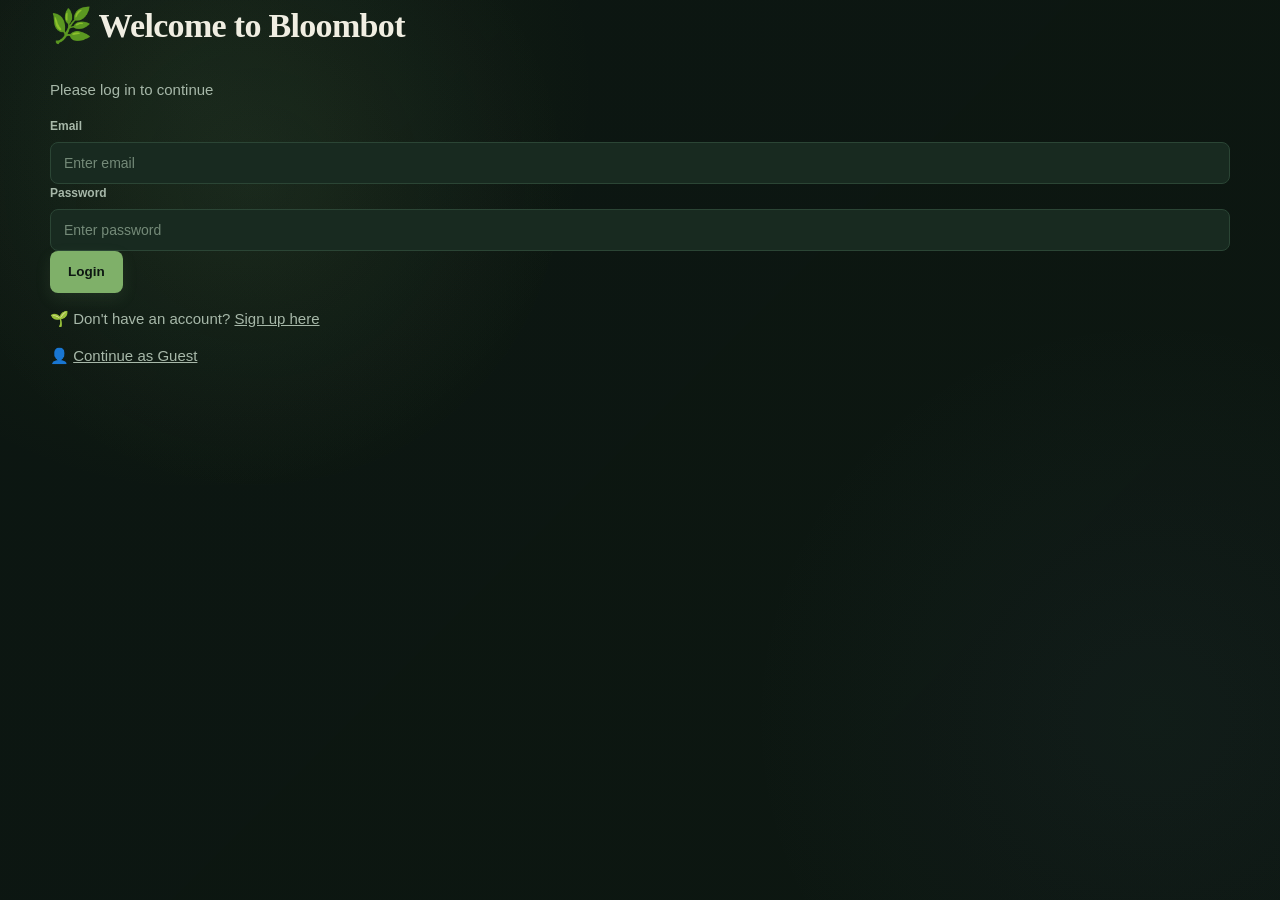
==== login.html @ 797097db "modified design" ====
<!DOCTYPE html>
<html lang="en">
<head>
  <meta charset="UTF-8">
  <title>Bloombot Login</title>
  <link rel="stylesheet" href="CSS/style.css?v=7"> <!-- ✅ using your existing CSS -->
</head>
<body>
  <div class="container">
    <div class="login-box">
      <h2>🌿 Welcome to Bloombot</h2>
      <p>Please log in to continue</p>

      <form action="login.php" method="POST">
        <label for="email">Email</label>
        <input type="email" name="email" placeholder="Enter email" required>

        <label for="password">Password</label>
        <input type="password" name="password" placeholder="Enter password" required>

        <button type="submit" class="btn">Login</button>
      </form>

      <div class="extra-links">
        <p>🌱 Don't have an account? <a href="signup.html">Sign up here</a></p>
        <p>👤 <a href="guest_view.php">Continue as Guest</a></p>
      </div>
    </div>
  </div>
</body>
</html>
---- CSS/style.css ----
/* ============================================================
   BLOOMBOT — CLIMATE INTELLIGENCE DESIGN SYSTEM
   Global stylesheet
   ============================================================ */

/* ============================================================
   01. DESIGN TOKENS
   ============================================================ */

:root {
    --bg: #0d1712;
    --bg-2: #101d16;
    --bg-3: #14251b;

    --surface: #182a20;
    --surface-2: #1e3326;
    --surface-3: #243c2d;

    --border: #2b4535;
    --border-soft: #223a2c;

    --text: #f0eee2;
    --text-muted: #a7b8a9;
    --text-faint: #748a78;

    --leaf: #7fb069;
    --leaf-light: #a9cf95;
    --leaf-dark: #4f7a3f;

    --gold: #dba43f;
    --gold-soft: rgba(219, 164, 63, 0.14);

    --sky: #6ea3b8;
    --sky-soft: rgba(110, 163, 184, 0.14);

    --clay: #c4715a;
    --clay-soft: rgba(196, 113, 90, 0.14);

    --danger: #e56b6f;
    --success: #7fb069;
    --warning: #dba43f;

    --radius-xs: 6px;
    --radius-sm: 8px;
    --radius-md: 10px;
    --radius-lg: 16px;
    --radius-xl: 22px;

    --shadow-sm: 0 4px 16px rgba(0, 0, 0, 0.20);
    --shadow: 0 12px 32px rgba(0, 0, 0, 0.28);
    --shadow-lg: 0 22px 60px rgba(0, 0, 0, 0.36);

    --font-body: "Inter", Arial, Helvetica, sans-serif;
    --font-display: "Fraunces", Georgia, serif;

    --sidebar-width: 250px;
}


/* ============================================================
   02. RESET
   ============================================================ */

* {
    box-sizing: border-box;
}

html {
    margin: 0;
    padding: 0;
    scroll-behavior: smooth;
}

body {
    margin: 0;
    padding: 0;

    min-height: 100vh;

    background:
        radial-gradient(
            circle at 15% 10%,
            rgba(127, 176, 105, 0.08),
            transparent 30%
        ),
        radial-gradient(
            circle at 90% 80%,
            rgba(110, 163, 184, 0.05),
            transparent 30%
        ),
        var(--bg);

    color: var(--text);

    font-family: var(--font-body);
    font-size: 15px;
    line-height: 1.5;

    -webkit-font-smoothing: antialiased;
    text-rendering: optimizeLegibility;

    overflow-x: hidden;
}

body::before {
    content: "";
    position: fixed;
    inset: 0;

    background:
        linear-gradient(
            135deg,
            rgba(8, 18, 12, 0.80),
            rgba(13, 23, 18, 0.92)
        ),
        url("../images/farm-background.jpg");

    background-size: cover;
    background-position: center;
    background-attachment: fixed;

    opacity: 0.13;

    pointer-events: none;
    z-index: -2;
}

body::after {
    content: "";
    position: fixed;
    inset: 0;

    background:
        radial-gradient(
            circle at 20% 20%,
            rgba(127, 176, 105, 0.08),
            transparent 25%
        );

    pointer-events: none;
    z-index: -1;
}

img {
    max-width: 100%;
    height: auto;
    display: block;
}

a {
    color: inherit;
}

button,
input,
select,
textarea {
    font-family: inherit;
}

button {
    cursor: pointer;
}

::selection {
    background: var(--leaf);
    color: #09120c;
}

:focus-visible {
    outline: 2px solid var(--leaf);
    outline-offset: 3px;
}


/* ============================================================
   03. TYPOGRAPHY
   ============================================================ */

h1,
h2,
h3,
h4,
h5,
h6 {
    margin-top: 0;
    color: var(--text);
}

h1,
h2 {
    font-family: var(--font-display);
    letter-spacing: -0.02em;
}

h1 {
    font-size: clamp(28px, 4vw, 42px);
    line-height: 1.08;
}

h2 {
    font-size: clamp(24px, 3vw, 34px);
}

h3 {
    font-size: 17px;
}

p {
    color: var(--text-muted);
}

small {
    color: var(--text-muted);
}


/* ============================================================
   04. GLOBAL CONTAINER
   ============================================================ */

.container {
    width: min(1180px, calc(100% - 48px));
    margin: 0 auto;

    padding: 0;

    background: transparent;
    box-shadow: none;
    border-radius: 0;
}

.dashboard-container {
    width: min(1180px, calc(100% - 48px));
    margin: 0 auto;
    padding: 0;
}


/* ============================================================
   05. MODERN TOP NAV
   ============================================================ */

.topnav {
    position: sticky;
    top: 0;
    z-index: 100;

    min-height: 64px;

    display: flex;
    align-items: center;

    padding: 0 28px;

    background: rgba(13, 23, 18, 0.88);
    border-bottom: 1px solid var(--border-soft);

    backdrop-filter: blur(14px);
    -webkit-backdrop-filter: blur(14px);

    box-shadow: 0 4px 24px rgba(0, 0, 0, 0.16);

    overflow: hidden;
}

.topnav::before {
    content: "";
    width: 7px;
    height: 7px;

    margin-right: 10px;

    border-radius: 50%;

    background: var(--leaf);

    box-shadow:
        0 0 0 5px rgba(127, 176, 105, 0.10),
        0 0 14px rgba(127, 176, 105, 0.35);
}

.topnav a {
    float: none;

    display: inline-flex;
    align-items: center;

    min-height: 64px;

    padding: 0 14px;

    color: var(--text-muted);
    text-decoration: none;

    font-size: 13.5px;
    font-weight: 600;

    transition:
        color 0.2s ease,
        background 0.2s ease;
}

.topnav a:hover {
    color: var(--text);
    background: rgba(127, 176, 105, 0.06);
}

.topnav-right {
    float: none;
    margin-left: auto;

    display: flex;
    align-items: center;
}


/* ============================================================
   06. HEADER / PAGE HERO
   ============================================================ */

.header {
    position: relative;

    padding: 38px 34px;

    background:
        linear-gradient(
            135deg,
            rgba(26, 45, 34, 0.96),
            rgba(13, 23, 18, 0.88)
        );

    border-bottom: 1px solid var(--border);

    color: var(--text);

    text-align: left;

    overflow: hidden;
}

.header::after {
    content: "";

    position: absolute;

    width: 280px;
    height: 280px;

    right: -100px;
    top: -150px;

    border-radius: 50%;

    background: rgba(127, 176, 105, 0.10);

    filter: blur(5px);
}

.header h1 {
    position: relative;
    z-index: 1;

    margin: 0 0 7px;

    font-family: var(--font-display);
    font-size: clamp(27px, 4vw, 40px);
    font-weight: 600;
}

.header p {
    position: relative;
    z-index: 1;

    margin: 0;

    color: var(--text-muted);
}


/* ============================================================
   07. MAIN APPLICATION LAYOUT
   ============================================================ */

.main {
    display: flex;

    min-height: calc(100vh - 64px);

    padding: 0;

    background: transparent;
}


/* ============================================================
   08. SIDEBAR
   ============================================================ */

.sidebar {
    position: sticky;
    top: 64px;

    width: var(--sidebar-width);
    min-width: var(--sidebar-width);

    height: calc(100vh - 64px);

    padding: 24px 15px;

    display: flex;
    flex-direction: column;
    gap: 8px;

    background:
        linear-gradient(
            180deg,
            rgba(13, 23, 18, 0.98),
            rgba(10, 20, 14, 0.98)
        );

    border-right: 1px solid var(--border-soft);

    overflow-y: auto;

    z-index: 50;
}

.sidebar::before {
    content: "BLOOMBOT";

    display: block;

    padding: 0 11px 20px;

    color: var(--leaf);

    font-family: var(--font-display);
    font-size: 20px;
    font-weight: 600;

    letter-spacing: -0.01em;

    border-bottom: 1px solid var(--border-soft);
    margin-bottom: 13px;
}

.sidebar a,
.sidebar button,
.menu-button {
    width: 100%;

    display: flex;
    align-items: center;

    gap: 11px;

    min-height: 43px;

    padding: 10px 12px;

    border: 1px solid transparent;
    border-radius: var(--radius-sm);

    background: transparent;

    color: var(--text-muted);

    font-size: 13.5px;
    font-weight: 600;

    text-decoration: none;

    transition:
        color 0.2s ease,
        background 0.2s ease,
        border-color 0.2s ease,
        transform 0.2s ease;
}

.sidebar a:hover,
.sidebar button:hover,
.menu-button:hover {
    color: var(--text);

    background: var(--surface);

    border-color: var(--border-soft);

    transform: translateX(2px);
}

.sidebar a.active,
.sidebar a[aria-current="page"] {
    color: var(--text);

    background:
        linear-gradient(
            90deg,
            rgba(127, 176, 105, 0.16),
            rgba(127, 176, 105, 0.05)
        );

    border-color: rgba(127, 176, 105, 0.20);

    box-shadow:
        inset 3px 0 0 var(--leaf),
        0 5px 18px rgba(0, 0, 0, 0.10);
}

.menu-button {
    margin-bottom: 0;

    background: transparent;

    box-shadow: none;

    border-radius: var(--radius-sm);
}

.menu-button:hover {
    background: var(--surface);
}


/* ============================================================
   09. CONTENT AREA
   ============================================================ */

.content {
    flex: 1;
    width: auto;

    min-width: 0;

    padding: 32px;

    background: transparent;

    color: var(--text);
}

.content > h1:first-child,
.content > h2:first-child {
    margin-top: 0;
}


/* ============================================================
   10. DASHBOARD HEADER
   ============================================================ */

.dashboard-header,
.page-header {
    display: flex;

    justify-content: space-between;
    align-items: flex-start;

    gap: 20px;

    margin-bottom: 28px;
}

.dashboard-header h1,
.page-header h1 {
    margin-bottom: 6px;
}

.dashboard-header p,
.page-header p {
    margin: 0;
    color: var(--text-muted);
}


/* ============================================================
   11. GLASS / PANELS
   ============================================================ */

.panel,
.card,
.chart-box,
.weather-widget,
.dashboard-card,
.assessment-card,
.climate-card {
    position: relative;

    background:
        linear-gradient(
            145deg,
            rgba(26, 45, 34, 0.97),
            rgba(20, 37, 27, 0.96)
        );

    border: 1px solid var(--border);

    border-radius: var(--radius-lg);

    box-shadow: var(--shadow-sm);

    color: var(--text);

    transition:
        transform 0.22s ease,
        border-color 0.22s ease,
        box-shadow 0.22s ease;
}

.card,
.dashboard-card,
.assessment-card,
.climate-card {
    padding: 20px;
}

.panel {
    padding: 22px;
    margin-bottom: 22px;
}

.card:hover,
.dashboard-card:hover,
.assessment-card:hover,
.climate-card:hover {
    border-color: rgba(127, 176, 105, 0.38);

    box-shadow: var(--shadow);

    transform: translateY(-2px);
}

.chart-box {
    padding: 20px;
    margin-top: 20px;

    overflow: hidden;
}

.chart-box canvas {
    max-width: 100%;
}


/* ============================================================
   12. DASHBOARD CARDS
   ============================================================ */

.dashboard-cards {
    display: grid;

    grid-template-columns: repeat(4, minmax(0, 1fr));

    gap: 16px;

    margin-bottom: 24px;
}

.dashboard-cards .card {
    min-width: 0;
}

.card h2,
.card h3,
.card h4 {
    margin-top: 0;
}

.card .label,
.metric-label,
.stat-label {
    display: block;

    margin-bottom: 8px;

    color: var(--text-muted);

    font-size: 12px;
    font-weight: 600;
}

.card .value,
.metric-value,
.stat-value {
    display: block;

    color: var(--text);

    font-family: var(--font-display);

    font-size: 30px;
    font-weight: 600;

    line-height: 1.1;
}

.card .value small,
.metric-value small,
.stat-value small {
    font-family: var(--font-body);

    font-size: 13px;
    font-weight: 500;

    color: var(--text-muted);
}


/* ============================================================
   13. CLIMATE KPI GRID
   ============================================================ */

.kpi-grid,
.metrics-grid,
.stat-grid {
    display: grid;

    grid-template-columns: repeat(4, minmax(0, 1fr));

    gap: 16px;

    margin-bottom: 26px;
}

.kpi,
.metric,
.stat-box {
    position: relative;

    padding: 18px;

    background: var(--surface);

    border: 1px solid var(--border);

    border-radius: var(--radius-md);

    overflow: hidden;
}

.kpi::after,
.metric::after {
    content: "";

    position: absolute;

    width: 90px;
    height: 90px;

    right: -35px;
    bottom: -40px;

    border-radius: 50%;

    background: rgba(127, 176, 105, 0.06);
}

.kpi-title,
.metric .label,
.stat-box .label {
    color: var(--text-muted);

    font-size: 12px;
    font-weight: 600;
}

.kpi-value,
.metric .val,
.stat-box .value {
    margin-top: 7px;

    color: var(--text);

    font-family: var(--font-display);

    font-size: 28px;
    font-weight: 600;

    line-height: 1.1;
}

.metric .delta {
    margin-top: 7px;

    color: var(--leaf);

    font-size: 12px;
    font-weight: 600;
}

.metric .delta.down {
    color: var(--clay);
}


/* ============================================================
   14. TWO / THREE COLUMN LAYOUTS
   ============================================================ */

.two-col {
    display: grid;

    grid-template-columns: minmax(0, 1.4fr) minmax(280px, 1fr);

    gap: 22px;
}

.three-col {
    display: grid;

    grid-template-columns: repeat(3, minmax(0, 1fr));

    gap: 18px;
}


/* ============================================================
   15. PLANT CARDS
   ============================================================ */

.plant-grid {
    display: grid;

    grid-template-columns: repeat(3, minmax(0, 1fr));

    gap: 17px;

    margin-bottom: 24px;
}

.plant-card {
    position: relative;

    min-width: 0;

    padding: 19px;

    background:
        linear-gradient(
            145deg,
            var(--surface),
            var(--bg-3)
        );

    border: 1px solid var(--border);

    border-radius: var(--radius-lg);

    box-shadow: var(--shadow-sm);

    overflow: hidden;

    transition:
        transform 0.22s ease,
        border-color 0.22s ease,
        box-shadow 0.22s ease;
}

.plant-card::before {
    content: "";

    position: absolute;

    left: 0;
    top: 0;

    width: 100%;
    height: 3px;

    background: linear-gradient(
        90deg,
        var(--leaf),
        transparent
    );

    opacity: 0.75;
}

.plant-card:hover {
    transform: translateY(-3px);

    border-color: rgba(127, 176, 105, 0.45);

    box-shadow: var(--shadow);
}

.plant-card .top {
    display: flex;

    justify-content: space-between;
    align-items: flex-start;

    gap: 12px;

    margin-bottom: 15px;
}

.plant-card .icon {
    width: 42px;
    height: 42px;

    display: flex;
    align-items: center;
    justify-content: center;

    border-radius: 12px;

    background: rgba(127, 176, 105, 0.13);

    color: var(--leaf);
}

.plant-card .icon svg {
    width: 21px;
    height: 21px;
}

.plant-card h3,
.plant-card h4 {
    margin-bottom: 3px;

    font-size: 16px;
    font-weight: 700;
}

.plant-card .type {
    color: var(--text-faint);

    font-size: 12.5px;
}

.plant-card .location {
    margin-top: 8px;

    color: var(--text-muted);

    font-size: 12px;
}


/* ============================================================
   16. STATUS BADGES
   ============================================================ */

.status-pill,
.badge,
.status-badge,
.role-badge {
    display: inline-flex;

    align-items: center;
    justify-content: center;

    width: fit-content;

    padding: 4px 10px;

    border-radius: 999px;

    font-size: 11px;
    font-weight: 700;

    white-space: nowrap;
}

.status-ok,
.status-success,
.badge-success,
.gardener {
    background: rgba(127, 176, 105, 0.15);

    color: var(--leaf-light);

    border: 1px solid rgba(127, 176, 105, 0.20);
}

.status-warn,
.badge-warning {
    background: var(--gold-soft);

    color: var(--gold);

    border: 1px solid rgba(219, 164, 63, 0.20);
}

.status-danger,
.badge-danger,
.admin {
    background: var(--clay-soft);

    color: #e79a84;

    border: 1px solid rgba(196, 113, 90, 0.22);
}

.guest {
    background: rgba(255, 255, 255, 0.07);

    color: var(--text-muted);

    border: 1px solid var(--border);
}


/* ============================================================
   17. PROGRESS / SENSOR BARS
   ============================================================ */

.bars {
    display: flex;
    flex-direction: column;

    gap: 10px;

    margin-top: 16px;
}

.bar-row {
    display: flex;

    align-items: center;

    gap: 9px;

    color: var(--text-muted);

    font-size: 12px;
}

.bar-row svg {
    flex-shrink: 0;
}

.bar-row .track {
    flex: 1;

    height: 6px;

    overflow: hidden;

    background: var(--surface-3);

    border-radius: 999px;
}

.bar-row .fill {
    height: 100%;

    border-radius: inherit;

    background: linear-gradient(
        90deg,
        var(--leaf-dark),
        var(--leaf)
    );

    transition: width 0.6s ease;
}

.bar-row .fill.gold {
    background: linear-gradient(
        90deg,
        #a87525,
        var(--gold)
    );
}

.bar-row .num {
    width: 40px;

    text-align: right;

    color: var(--text);

    font-variant-numeric: tabular-nums;
}


/* ============================================================
   18. CLIMATE INTELLIGENCE
   ============================================================ */

.climate-intelligence,
.intelligence-panel {
    position: relative;

    padding: 23px;

    margin-bottom: 22px;

    background:
        radial-gradient(
            circle at 100% 0%,
            rgba(127, 176, 105, 0.10),
            transparent 35%
        ),
        var(--surface);

    border: 1px solid var(--border);

    border-radius: var(--radius-lg);

    box-shadow: var(--shadow);
}

.climate-intelligence::before,
.intelligence-panel::before {
    content: "CLIMATE INTELLIGENCE";

    display: block;

    margin-bottom: 10px;

    color: var(--leaf);

    font-size: 10px;
    font-weight: 800;

    letter-spacing: 0.14em;
}

.climate-health,
.health-score {
    display: flex;

    align-items: center;

    gap: 16px;

    margin-bottom: 20px;
}

.health-score-value {
    display: flex;

    align-items: center;
    justify-content: center;

    width: 76px;
    height: 76px;

    border-radius: 50%;

    background:
        radial-gradient(
            circle,
            rgba(127, 176, 105, 0.18),
            rgba(127, 176, 105, 0.04)
        );

    border: 2px solid rgba(127, 176, 105, 0.40);

    color: var(--leaf-light);

    font-family: var(--font-display);

    font-size: 26px;
    font-weight: 600;
}

.risk-card {
    padding: 17px;

    border-radius: var(--radius-md);

    background: rgba(219, 164, 63, 0.07);

    border: 1px solid rgba(219, 164, 63, 0.18);
}

.risk-card.critical,
.risk-critical {
    background: rgba(196, 113, 90, 0.09);

    border-color: rgba(196, 113, 90, 0.25);
}

.risk-card h3,
.risk-card h4 {
    margin-bottom: 5px;
}

.primary-driver {
    display: inline-flex;

    align-items: center;

    gap: 7px;

    padding: 6px 10px;

    margin-top: 8px;

    border-radius: 999px;

    background: var(--gold-soft);

    color: var(--gold);

    font-size: 11px;
    font-weight: 700;
}


/* ============================================================
   19. "WHAT CHANGED" / INSIGHTS
   ============================================================ */

.insights-list,
.what-changed,
.recommendations {
    display: flex;
    flex-direction: column;

    gap: 9px;

    margin: 0;
    padding: 0;

    list-style: none;
}

.insights-list li,
.what-changed li,
.recommendations li {
    position: relative;

    padding: 11px 13px 11px 36px;

    background: var(--surface-2);

    border: 1px solid var(--border-soft);

    border-radius: var(--radius-sm);

    color: var(--text-muted);

    font-size: 13px;
}

.insights-list li::before,
.what-changed li::before,
.recommendations li::before {
    content: "✓";

    position: absolute;

    left: 13px;
    top: 10px;

    color: var(--leaf);

    font-weight: 800;
}


/* ============================================================
   20. EVIDENCE
   ============================================================ */

.evidence,
.evidence-list {
    display: grid;

    grid-template-columns: repeat(2, minmax(0, 1fr));

    gap: 9px;

    margin-top: 15px;
}

.evidence-item {
    padding: 12px;

    background: var(--surface-2);

    border: 1px solid var(--border-soft);

    border-radius: var(--radius-sm);

    color: var(--text-muted);

    font-size: 12px;
}

.evidence-item strong {
    display: block;

    margin-bottom: 3px;

    color: var(--text);
}


/* ============================================================
   21. WEATHER WIDGET
   ============================================================ */

.weather-widget {
    padding: 20px;

    background:
        linear-gradient(
            145deg,
            rgba(110, 163, 184, 0.10),
            var(--surface)
        );
}

.weather-widget h3 {
    margin-bottom: 8px;

    color: var(--text);

    font-size: 16px;
}

.weather-widget .temperature {
    font-family: var(--font-display);

    font-size: 36px;
    font-weight: 600;

    color: var(--text);
}

.weather-widget .condition {
    color: var(--sky);

    font-size: 13px;
    font-weight: 700;
}


/* ============================================================
   22. LIVE INDICATOR
   ============================================================ */

.live,
.live-indicator {
    display: inline-flex;

    align-items: center;

    gap: 7px;

    padding: 5px 10px;

    border-radius: 999px;

    background: rgba(127, 176, 105, 0.09);

    border: 1px solid rgba(127, 176, 105, 0.18);

    color: var(--leaf-light);

    font-size: 10px;
    font-weight: 800;

    letter-spacing: 0.04em;
}

.live::before,
.live-indicator::before {
    content: "";

    width: 6px;
    height: 6px;

    border-radius: 50%;

    background: var(--leaf);

    box-shadow: 0 0 0 4px rgba(127, 176, 105, 0.10);

    animation: livePulse 2s infinite;
}

@keyframes livePulse {
    0%,
    100% {
        opacity: 1;
        transform: scale(1);
    }

    50% {
        opacity: 0.55;
        transform: scale(0.82);
    }
}


/* ============================================================
   23. ALERTS
   ============================================================ */

.alert,
.notification,
.alert-card {
    display: flex;

    align-items: flex-start;

    gap: 13px;

    padding: 14px 16px;

    margin-bottom: 10px;

    background: var(--surface);

    border: 1px solid var(--border);

    border-left: 3px solid var(--gold);

    border-radius: var(--radius-md);

    color: var(--text);
}

.alert.success,
.notification.success {
    border-left-color: var(--leaf);
}

.alert.danger,
.notification.danger {
    border-left-color: var(--clay);
}

.alert.warning,
.notification.warning {
    border-left-color: var(--gold);
}

.alert .time,
.notification .time {
    display: block;

    margin-top: 3px;

    color: var(--text-faint);

    font-size: 11px;
}


/* ============================================================
   24. TIMELINE
   ============================================================ */

.timeline {
    position: relative;

    padding-left: 28px;
}

.timeline::before {
    content: "";

    position: absolute;

    left: 5px;
    top: 7px;
    bottom: 7px;

    width: 1px;

    background: var(--border);
}

.tl-item {
    position: relative;

    padding-bottom: 24px;
}

.tl-item:last-child {
    padding-bottom: 0;
}

.tl-dot {
    position: absolute;

    left: -28px;
    top: 3px;

    width: 11px;
    height: 11px;

    border-radius: 50%;

    background: var(--surface);

    border: 2px solid var(--leaf);
}

.tl-dot.gold {
    border-color: var(--gold);
}

.tl-dot.clay {
    border-color: var(--clay);
}

.tl-time {
    margin-bottom: 4px;

    color: var(--text-faint);

    font-size: 11px;
}

.tl-body {
    color: var(--text-muted);

    font-size: 13.5px;
}

.tl-body b {
    color: var(--text);
}


/* ============================================================
   25. TABLES
   ============================================================ */

table {
    width: 100%;

    border-collapse: collapse;

    color: var(--text);

    font-size: 13.5px;
}

thead {
    background: rgba(127, 176, 105, 0.04);
}

th {
    padding: 13px 14px;

    text-align: left;

    color: var(--text-faint);

    font-size: 11px;
    font-weight: 700;

    text-transform: uppercase;
    letter-spacing: 0.04em;

    border-bottom: 1px solid var(--border);
}

td {
    padding: 14px;

    color: var(--text-muted);

    border-bottom: 1px solid var(--border-soft);

    vertical-align: middle;
}

tr {
    transition: background 0.15s ease;
}

tbody tr:hover {
    background: rgba(127, 176, 105, 0.045);
}

tr:last-child td {
    border-bottom: none;
}

table.data-table {
    width: 100%;

    background: transparent;

    border-collapse: collapse;
}

table.data-table th {
    padding: 12px 10px;
}

table.data-table td {
    padding: 13px 10px;
}


/* ============================================================
   26. FORMS
   ============================================================ */

form {
    width: 100%;
}

label {
    display: block;

    margin-bottom: 7px;

    color: var(--text-muted);

    font-size: 12px;
    font-weight: 700;
}

input,
select,
textarea {
    width: 100%;

    padding: 12px 13px;

    margin-top: 0;

    border: 1px solid var(--border);

    border-radius: var(--radius-sm);

    background: var(--surface);

    color: var(--text);

    font-size: 14px;

    outline: none;

    transition:
        border-color 0.2s ease,
        box-shadow 0.2s ease,
        background 0.2s ease;
}

input::placeholder,
textarea::placeholder {
    color: var(--text-faint);
}

input:hover,
select:hover,
textarea:hover {
    border-color: #3a5a45;
}

input:focus,
select:focus,
textarea:focus {
    border-color: var(--leaf);

    box-shadow:
        0 0 0 3px rgba(127, 176, 105, 0.10);
}

textarea {
    min-height: 120px;

    resize: vertical;
}

input[type="checkbox"],
input[type="radio"] {
    width: auto;
    accent-color: var(--leaf);
}

input[type="range"] {
    padding: 0;

    border: none;

    accent-color: var(--leaf);

    box-shadow: none;
}


/* ============================================================
   27. BUTTONS
   ============================================================ */

button,
.btn,
.edit-button {
    min-height: 42px;

    display: inline-flex;

    align-items: center;
    justify-content: center;

    gap: 8px;

    padding: 10px 17px;

    border: 1px solid transparent;

    border-radius: var(--radius-sm);

    background: var(--leaf);

    color: #0d1712;

    font-family: var(--font-body);

    font-size: 13.5px;
    font-weight: 700;

    text-decoration: none;

    box-shadow: 0 6px 16px rgba(127, 176, 105, 0.12);

    transition:
        transform 0.18s ease,
        background 0.18s ease,
        border-color 0.18s ease,
        box-shadow 0.18s ease;
}

button:hover,
.btn:hover,
.edit-button:hover {
    background: var(--leaf-light);

    transform: translateY(-1px);

    box-shadow: 0 9px 22px rgba(127, 176, 105, 0.16);
}

button:active,
.btn:active,
.edit-button:active {
    transform: translateY(0);
}

.btn-secondary,
.button-secondary {
    background: var(--surface-2);

    color: var(--text);

    border-color: var(--border);

    box-shadow: none;
}

.btn-secondary:hover,
.button-secondary:hover {
    background: var(--surface-3);

    border-color: var(--leaf);
}

.btn-danger,
.button-danger {
    background: var(--clay);

    color: white;
}

.btn-danger:hover,
.button-danger:hover {
    background: #d98771;
}

.btn-ghost {
    background: transparent;

    color: var(--text);

    border-color: var(--border);

    box-shadow: none;
}

.btn-ghost:hover {
    background: var(--surface);

    border-color: var(--leaf);
}

.btn-block {
    width: 100%;
}


/* ============================================================
   28. SEARCH
   ============================================================ */

.search-box {
    position: relative;
}

.search-box input {
    padding-left: 40px;
}

.search-box svg {
    position: absolute;

    left: 13px;
    top: 50%;

    width: 17px;
    height: 17px;

    color: var(--text-faint);

    transform: translateY(-50%);
}


/* ============================================================
   29. SETTINGS
   ============================================================ */

.settings-row {
    display: flex;

    align-items: center;
    justify-content: space-between;

    gap: 20px;

    padding: 15px 0;

    border-bottom: 1px solid var(--border-soft);
}

.settings-row:last-child {
    border-bottom: none;
}

.settings-row .t {
    color: var(--text);

    font-size: 14px;
    font-weight: 700;
}

.settings-row .d {
    margin-top: 3px;

    color: var(--text-muted);

    font-size: 12.5px;
}


/* ============================================================
   30. TOGGLE SWITCH
   ============================================================ */

.switch {
    position: relative;

    width: 43px;
    height: 24px;

    flex-shrink: 0;

    border-radius: 999px;

    background: var(--surface-3);

    border: 1px solid var(--border);

    cursor: pointer;

    transition: background 0.2s ease;
}

.switch::after {
    content: "";

    position: absolute;

    left: 2px;
    top: 2px;

    width: 18px;
    height: 18px;

    border-radius: 50%;

    background: var(--text-faint);

    transition:
        transform 0.2s ease,
        background 0.2s ease;
}

.switch.on {
    background: var(--leaf);

    border-color: var(--leaf);
}

.switch.on::after {
    transform: translateX(19px);

    background: #0d1712;
}


/* ============================================================
   31. PROGRESS / THRESHOLDS
   ============================================================ */

.threshold {
    margin-top: 8px;
}

.threshold .row-label {
    display: flex;

    justify-content: space-between;

    gap: 12px;

    margin-bottom: 8px;

    color: var(--text-muted);

    font-size: 12px;
}

.threshold .row-label b {
    color: var(--text);
}


/* ============================================================
   32. EMPTY STATES
   ============================================================ */

.empty {
    padding: 48px 24px;

    text-align: center;

    color: var(--text-faint);

    background: rgba(26, 45, 34, 0.45);

    border: 1px dashed var(--border);

    border-radius: var(--radius-lg);
}

.empty h3 {
    margin-bottom: 6px;

    color: var(--text);
}

.empty p {
    margin: 0 auto;

    max-width: 460px;

    color: var(--text-muted);
}


/* ============================================================
   33. AUTH / LOGIN
   ============================================================ */

.auth-wrap {
    min-height: calc(100vh - 64px);

    display: flex;

    align-items: center;
    justify-content: center;

    padding: 50px 20px;
}

.auth-card {
    width: 100%;
    max-width: 410px;

    padding: 30px;

    background:
        linear-gradient(
            145deg,
            rgba(26, 45, 34, 0.98),
            rgba(16, 29, 22, 0.98)
        );

    border: 1px solid var(--border);

    border-radius: var(--radius-lg);

    box-shadow: var(--shadow-lg);
}

.auth-card h1 {
    margin-bottom: 6px;

    text-align: center;
}

.auth-card .sub {
    margin-bottom: 28px;

    text-align: center;

    color: var(--text-muted);
}

.field {
    margin-bottom: 17px;
}

.field-row {
    display: flex;

    justify-content: space-between;

    align-items: center;

    gap: 10px;

    margin: -3px 0 18px;

    color: var(--text-muted);

    font-size: 12px;
}

.link {
    display: block;

    margin-top: 15px;

    color: var(--leaf);

    text-align: center;

    text-decoration: none;
}

.link:hover {
    color: var(--leaf-light);

    text-decoration: underline;
}


/* ============================================================
   34. FOOTER
   ============================================================ */

.footer {
    padding: 26px 30px;

    background: var(--bg-2);

    color: var(--text-muted);

    border-top: 1px solid var(--border-soft);

    text-align: center;
}

.footer p {
    margin: 0;

    font-size: 12px;
}


/* ============================================================
   35. ROLE / USER AREA
   ============================================================ */

.user-profile {
    display: flex;

    align-items: center;

    gap: 10px;
}

.avatar {
    width: 34px;
    height: 34px;

    display: flex;
    align-items: center;
    justify-content: center;

    border-radius: 50%;

    background: rgba(127, 176, 105, 0.15);

    border: 1px solid rgba(127, 176, 105, 0.22);

    color: var(--leaf-light);

    font-size: 12px;
    font-weight: 800;
}


/* ============================================================
   36. MODAL / OVERLAY
   ============================================================ */

.modal,
.overlay {
    position: fixed;

    inset: 0;

    z-index: 500;

    display: flex;

    align-items: center;
    justify-content: center;

    padding: 20px;

    background: rgba(4, 10, 7, 0.72);

    backdrop-filter: blur(8px);
    -webkit-backdrop-filter: blur(8px);
}

.modal-content {
    width: min(600px, 100%);

    max-height: 90vh;

    overflow-y: auto;

    padding: 25px;

    background: var(--surface);

    border: 1px solid var(--border);

    border-radius: var(--radius-lg);

    box-shadow: var(--shadow-lg);
}


/* ============================================================
   37. TOOLTIP
   ============================================================ */

[data-tooltip] {
    position: relative;
}

[data-tooltip]::after {
    content: attr(data-tooltip);

    position: absolute;

    left: 50%;
    bottom: calc(100% + 8px);

    transform: translateX(-50%) translateY(4px);

    padding: 6px 9px;

    border-radius: 6px;

    background: #09110c;

    border: 1px solid var(--border);

    color: var(--text);

    font-size: 11px;

    white-space: nowrap;

    opacity: 0;

    pointer-events: none;

    transition:
        opacity 0.15s ease,
        transform 0.15s ease;
}

[data-tooltip]:hover::after {
    opacity: 1;

    transform: translateX(-50%) translateY(0);
}


/* ============================================================
   38. ANIMATIONS
   ============================================================ */

@keyframes fadeUp {
    from {
        opacity: 0;
        transform: translateY(10px);
    }

    to {
        opacity: 1;
        transform: translateY(0);
    }
}

@keyframes fadeIn {
    from {
        opacity: 0;
    }

    to {
        opacity: 1;
    }
}

@keyframes softGlow {
    0%,
    100% {
        box-shadow: 0 0 0 rgba(127, 176, 105, 0);
    }

    50% {
        box-shadow:
            0 0 24px rgba(127, 176, 105, 0.10);
    }
}

.card,
.panel,
.plant-card,
.climate-intelligence,
.assessment-card {
    animation: fadeUp 0.45s ease both;
}

.live {
    animation: softGlow 3s ease-in-out infinite;
}


/* ============================================================
   39. RESPONSIVE — TABLETS
   ============================================================ */

@media (max-width: 1100px) {

    .dashboard-cards,
    .kpi-grid,
    .metrics-grid,
    .stat-grid {
        grid-template-columns: repeat(2, minmax(0, 1fr));
    }

    .plant-grid {
        grid-template-columns: repeat(2, minmax(0, 1fr));
    }

    .three-col {
        grid-template-columns: 1fr 1fr;
    }

    .content {
        padding: 25px;
    }
}


/* ============================================================
   40. RESPONSIVE — MOBILE
   ============================================================ */

@media (max-width: 900px) {

    .main {
        display: block;
    }

    .sidebar {
        position: relative;

        top: auto;

        width: 100%;
        min-width: 0;

        height: auto;

        max-height: none;

        padding: 12px;

        border-right: none;

        border-bottom: 1px solid var(--border-soft);
    }

    .sidebar::before {
        padding-bottom: 12px;
        margin-bottom: 5px;
    }

    .sidebar a,
    .sidebar button,
    .menu-button {
        min-height: 40px;
    }

    .content {
        width: 100%;

        padding: 22px 18px;
    }

    .two-col,
    .three-col {
        grid-template-columns: 1fr;
    }

    .dashboard-header,
    .page-header {
        flex-direction: column;
    }
}


@media (max-width: 640px) {

    body {
        font-size: 14px;
    }

    body::before {
        background-attachment: scroll;
    }

    .topnav {
        min-height: 58px;

        padding: 0 15px;
    }

    .topnav a {
        min-height: 50px;

        padding: 0 9px;

        font-size: 12px;
    }

    .content {
        padding: 18px 14px;
    }

    .header {
        padding: 28px 20px;
    }

    .dashboard-cards,
    .kpi-grid,
    .metrics-grid,
    .stat-grid,
    .plant-grid,
    .evidence {
        grid-template-columns: 1fr;
    }

    .panel {
        padding: 17px;
    }

    .card,
    .dashboard-card,
    .assessment-card,
    .climate-card {
        padding: 17px;
    }

    .auth-card {
        padding: 22px 18px;
    }

    table {
        display: block;

        overflow-x: auto;

        white-space: nowrap;
    }

    .forecast-strip {
        overflow-x: auto;
    }

    .fc-day {
        min-width: 70px;
    }
}


/* ============================================================
   41. VERY SMALL PHONES
   ============================================================ */

@media (max-width: 400px) {

    .content {
        padding: 14px 11px;
    }

    h1 {
        font-size: 27px;
    }

    .header {
        padding: 24px 16px;
    }

    .panel {
        padding: 15px;
    }

    button,
    .btn {
        width: 100%;
    }
}


/* ============================================================
   42. ACCESSIBILITY / REDUCED MOTION
   ============================================================ */

@media (prefers-reduced-motion: reduce) {

    html {
        scroll-behavior: auto;
    }

    *,
    *::before,
    *::after {
        animation-duration: 0.01ms !important;
        animation-iteration-count: 1 !important;
        transition-duration: 0.01ms !important;
        scroll-behavior: auto !important;
    }
}


/* ============================================================
   43. PRINT
   ============================================================ */

@media print {

    body {
        background: white !important;

        color: black !important;
    }

    body::before,
    body::after,
    .sidebar,
    .topnav,
    button,
    .btn {
        display: none !important;
    }

    .main {
        display: block;
    }

    .content {
        width: 100%;

        padding: 0;
    }

    .panel,
    .card,
    .plant-card {
        box-shadow: none !important;

        border: 1px solid #ccc !important;

        break-inside: avoid;
    }
}
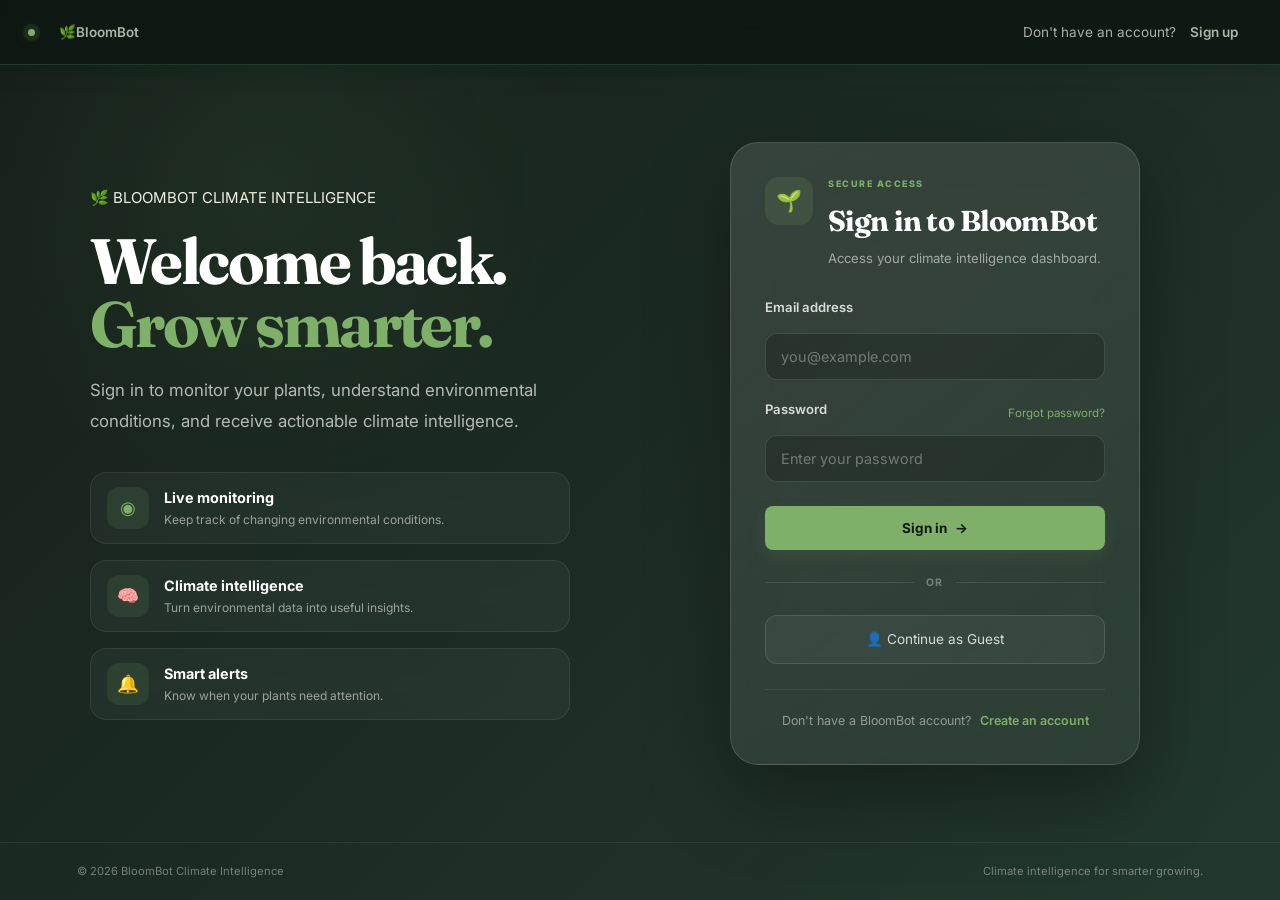
==== commit 9a73e524: "style different pages" ====
--- a/login.html
+++ b/login.html
@@ -1,31 +1,245 @@
 <!DOCTYPE html>
 <html lang="en">
 <head>
-  <meta charset="UTF-8">
-  <title>Bloombot Login</title>
-  <link rel="stylesheet" href="CSS/style.css?v=7"> <!-- ✅ using your existing CSS -->
+    <meta charset="UTF-8">
+    <meta name="viewport" content="width=device-width, initial-scale=1.0">
+
+    <title>BloomBot | Login</title>
+
+    <link rel="stylesheet" href="CSS/style.css?v=8">
+
+    <link rel="preconnect" href="https://fonts.googleapis.com">
+    <link rel="preconnect" href="https://fonts.gstatic.com" crossorigin>
+
+    <link
+        href="https://fonts.googleapis.com/css2?family=Fraunces:opsz,wght@9..144,400;9..144,500;9..144,600;9..144,700&family=Inter:wght@400;500;600;700;800&display=swap"
+        rel="stylesheet"
+    >
 </head>
-<body>
-  <div class="container">
-    <div class="login-box">
-      <h2>🌿 Welcome to Bloombot</h2>
-      <p>Please log in to continue</p>
-
-      <form action="login.php" method="POST">
-        <label for="email">Email</label>
-        <input type="email" name="email" placeholder="Enter email" required>
-
-        <label for="password">Password</label>
-        <input type="password" name="password" placeholder="Enter password" required>
-
-        <button type="submit" class="btn">Login</button>
-      </form>
-
-      <div class="extra-links">
-        <p>🌱 Don't have an account? <a href="signup.html">Sign up here</a></p>
-        <p>👤 <a href="guest_view.php">Continue as Guest</a></p>
-      </div>
-    </div>
-  </div>
+
+<body class="auth-page">
+
+    <header class="topnav auth-nav">
+
+        <a href="index.html" class="brand">
+            <span class="brand-mark">🌿</span>
+            <span>BloomBot</span>
+        </a>
+
+        <div class="topnav-right">
+            <span class="auth-nav-text">
+                Don't have an account?
+            </span>
+
+            <a href="signup.html" class="secondary-button">
+                Sign up
+            </a>
+        </div>
+
+    </header>
+
+
+    <main class="auth-main">
+
+        <section class="auth-wrapper">
+
+            <!-- LEFT SIDE -->
+            <div class="auth-intro">
+
+                <span class="eyebrow">
+                    🌿 BLOOMBOT CLIMATE INTELLIGENCE
+                </span>
+
+                <h1>
+                    Welcome back.
+                    <br>
+                    <span>Grow smarter.</span>
+                </h1>
+
+                <p>
+                    Sign in to monitor your plants, understand
+                    environmental conditions, and receive actionable
+                    climate intelligence.
+                </p>
+
+                <div class="auth-benefits">
+
+                    <div class="auth-benefit">
+                        <span>◉</span>
+                        <div>
+                            <strong>Live monitoring</strong>
+                            <small>
+                                Keep track of changing environmental conditions.
+                            </small>
+                        </div>
+                    </div>
+
+                    <div class="auth-benefit">
+                        <span>🧠</span>
+                        <div>
+                            <strong>Climate intelligence</strong>
+                            <small>
+                                Turn environmental data into useful insights.
+                            </small>
+                        </div>
+                    </div>
+
+                    <div class="auth-benefit">
+                        <span>🔔</span>
+                        <div>
+                            <strong>Smart alerts</strong>
+                            <small>
+                                Know when your plants need attention.
+                            </small>
+                        </div>
+                    </div>
+
+                </div>
+
+            </div>
+
+
+            <!-- LOGIN CARD -->
+            <div class="auth-card">
+
+                <div class="auth-card-header">
+
+                    <div class="auth-icon">
+                        🌱
+                    </div>
+
+                    <div>
+                        <span class="card-eyebrow">
+                            SECURE ACCESS
+                        </span>
+
+                        <h2>
+                            Sign in to BloomBot
+                        </h2>
+
+                        <p>
+                            Access your climate intelligence dashboard.
+                        </p>
+                    </div>
+
+                </div>
+
+
+                <form action="login.php" method="POST" class="auth-form">
+
+                    <div class="form-group">
+
+                        <label for="email">
+                            Email address
+                        </label>
+
+                        <input
+                            type="email"
+                            id="email"
+                            name="email"
+                            placeholder="you@example.com"
+                            autocomplete="email"
+                            required
+                        >
+
+                    </div>
+
+
+                    <div class="form-group">
+
+                        <div class="form-label-row">
+
+                            <label for="password">
+                                Password
+                            </label>
+
+                            <a href="#">
+                                Forgot password?
+                            </a>
+
+                        </div>
+
+                        <input
+                            type="password"
+                            id="password"
+                            name="password"
+                            placeholder="Enter your password"
+                            autocomplete="current-password"
+                            required
+                        >
+
+                    </div>
+
+
+                    <button
+                        type="submit"
+                        class="primary-button auth-submit"
+                    >
+                        Sign in
+                        <span>→</span>
+                    </button>
+
+                </form>
+
+
+                <div class="auth-divider">
+                    <span>OR</span>
+                </div>
+
+
+                <a
+                    href="guest_view.php"
+                    class="guest-button"
+                >
+                    👤 Continue as Guest
+                </a>
+
+
+                <div class="auth-register">
+
+                    <span>
+                        Don't have a BloomBot account?
+                    </span>
+
+                    <a href="signup.html">
+                        Create an account
+                    </a>
+
+                </div>
+
+            </div>
+
+        </section>
+
+    </main>
+
+
+    <footer class="auth-footer">
+
+        <span>
+            © 2026 BloomBot Climate Intelligence
+        </span>
+
+        <span>
+            Climate intelligence for smarter growing.
+        </span>
+
+    </footer>
+
+
+    <script>
+
+        document.addEventListener("DOMContentLoaded", function () {
+
+            const card = document.querySelector(".auth-card");
+
+            if (card) {
+                card.classList.add("auth-card-visible");
+            }
+
+        });
+
+    </script>
+
 </body>
 </html>
--- a/CSS/style.css
+++ b/CSS/style.css
@@ -2511,4 +2511,3898 @@
 
         break-inside: avoid;
     }
+}
+/* =========================================================
+   BLOOMBOT LANDING PAGE ADDITIONS
+   Add this at the END of CSS/style.css
+   ========================================================= */
+
+
+/* =========================================================
+   LANDING PAGE BASE
+   ========================================================= */
+
+.landing-page {
+    min-height: 100vh;
+    background:
+        radial-gradient(
+            circle at 85% 15%,
+            rgba(127, 176, 105, 0.08),
+            transparent 30%
+        ),
+        var(--bg, #0d1712);
+}
+
+
+/* Keep landing navigation above the hero */
+
+.landing-nav {
+    position: fixed;
+    z-index: 1000;
+}
+
+
+/* =========================================================
+   LANDING HERO
+   ========================================================= */
+
+.landing-hero {
+    min-height: 92vh;
+
+    display: grid;
+
+    grid-template-columns:
+        minmax(0, 1.15fr)
+        minmax(330px, 0.85fr);
+
+    align-items: center;
+
+    gap: 70px;
+
+    position: relative;
+
+    overflow: hidden;
+
+    padding:
+        150px
+        max(30px, 6vw)
+        90px;
+
+    background:
+        linear-gradient(
+            90deg,
+            rgba(13, 23, 18, 0.98) 0%,
+            rgba(13, 23, 18, 0.91) 42%,
+            rgba(13, 23, 18, 0.62) 72%,
+            rgba(13, 23, 18, 0.88) 100%
+        ),
+        url("../images/farm-background.jpg")
+        center / cover no-repeat;
+}
+
+
+.landing-hero::before {
+    content: "";
+
+    position: absolute;
+
+    width: 500px;
+    height: 500px;
+
+    right: -180px;
+    top: 100px;
+
+    border-radius: 50%;
+
+    background:
+        rgba(127, 176, 105, 0.08);
+
+    filter: blur(40px);
+
+    pointer-events: none;
+}
+
+
+.landing-hero::after {
+    content: "";
+
+    position: absolute;
+
+    left: 0;
+    right: 0;
+    bottom: 0;
+
+    height: 180px;
+
+    background:
+        linear-gradient(
+            to bottom,
+            transparent,
+            var(--bg, #0d1712)
+        );
+
+    pointer-events: none;
+}
+
+
+.landing-hero > * {
+    position: relative;
+    z-index: 2;
+}
+
+
+.landing-hero .hero-content {
+    max-width: 760px;
+}
+
+
+.landing-hero h1 {
+    max-width: 760px;
+
+    font-family:
+        "Fraunces",
+        Georgia,
+        serif;
+
+    font-size:
+        clamp(48px, 6.2vw, 82px);
+
+    line-height: 0.98;
+
+    letter-spacing: -3px;
+
+    font-weight: 500;
+
+    margin-bottom: 28px;
+}
+
+
+.landing-hero h1 span {
+    color: var(--leaf, #7fb069);
+}
+
+
+.landing-hero .hero-content > p {
+    max-width: 650px;
+
+    color:
+        var(--muted, #aab8ad);
+
+    font-size: 17px;
+
+    line-height: 1.8;
+
+    margin-bottom: 32px;
+}
+
+
+/* =========================================================
+   HERO ACTIONS
+   ========================================================= */
+
+.hero-actions {
+    display: flex;
+
+    align-items: center;
+
+    gap: 12px;
+
+    flex-wrap: wrap;
+}
+
+
+.hero-actions .primary-button,
+.hero-actions .secondary-button {
+    display: inline-flex;
+
+    align-items: center;
+
+    justify-content: center;
+
+    gap: 9px;
+
+    min-height: 48px;
+
+    padding:
+        12px 20px;
+
+    border-radius: 999px;
+
+    font-size: 14px;
+
+    font-weight: 700;
+
+    text-decoration: none;
+
+    transition:
+        transform 0.25s ease,
+        box-shadow 0.25s ease,
+        background 0.25s ease;
+}
+
+
+.hero-actions .primary-button {
+    background:
+        var(--leaf, #7fb069);
+
+    color:
+        #101910;
+
+    border:
+        1px solid transparent;
+}
+
+
+.hero-actions .primary-button:hover {
+    transform: translateY(-3px);
+
+    box-shadow:
+        0 12px 30px
+        rgba(127, 176, 105, 0.25);
+}
+
+
+.hero-actions .secondary-button {
+    color:
+        var(--cream, #f5f0e7);
+
+    background:
+        rgba(255, 255, 255, 0.045);
+
+    border:
+        1px solid
+        rgba(255, 255, 255, 0.13);
+}
+
+
+.hero-actions .secondary-button:hover {
+    transform: translateY(-3px);
+
+    background:
+        rgba(255, 255, 255, 0.09);
+}
+
+
+/* =========================================================
+   HERO TRUST POINTS
+   ========================================================= */
+
+.hero-trust {
+    display: flex;
+
+    align-items: center;
+
+    flex-wrap: wrap;
+
+    gap: 18px;
+
+    margin-top: 27px;
+
+    color:
+        var(--muted, #aab8ad);
+
+    font-size: 11px;
+}
+
+
+.hero-trust > span {
+    display: inline-flex;
+
+    align-items: center;
+
+    gap: 7px;
+}
+
+
+.hero-trust > span:not(:last-child)::after {
+    content: "•";
+
+    margin-left: 11px;
+
+    color:
+        rgba(255, 255, 255, 0.25);
+}
+
+
+/* =========================================================
+   HERO INTELLIGENCE CARD
+   ========================================================= */
+
+.landing-intelligence-card {
+    width: 100%;
+    max-width: 440px;
+
+    justify-self: end;
+
+    padding: 26px;
+
+    border-radius:
+        28px;
+
+    background:
+        rgba(18, 42, 30, 0.76);
+
+    border:
+        1px solid
+        rgba(255, 255, 255, 0.13);
+
+    box-shadow:
+        0 30px 80px
+        rgba(0, 0, 0, 0.35);
+
+    backdrop-filter:
+        blur(22px);
+
+    -webkit-backdrop-filter:
+        blur(22px);
+
+    animation:
+        landingFloat 6s ease-in-out infinite;
+}
+
+
+.status-card-top {
+    display: flex;
+
+    align-items: center;
+
+    justify-content: space-between;
+
+    gap: 15px;
+
+    margin-bottom: 25px;
+
+    color:
+        var(--muted, #aab8ad);
+
+    font-size: 12px;
+
+    font-weight: 600;
+}
+
+
+.status-card-top > span:first-child {
+    display: flex;
+
+    align-items: center;
+
+    gap: 8px;
+}
+
+
+.live-badge {
+    padding:
+        5px 9px;
+
+    border-radius: 999px;
+
+    color:
+        var(--leaf, #7fb069);
+
+    background:
+        rgba(127, 176, 105, 0.10);
+
+    border:
+        1px solid
+        rgba(127, 176, 105, 0.20);
+
+    font-size: 9px;
+
+    font-weight: 800;
+
+    letter-spacing: 1px;
+}
+
+
+.hero-score {
+    display: flex;
+
+    align-items: flex-end;
+
+    justify-content: space-between;
+
+    gap: 15px;
+
+    margin-bottom: 15px;
+}
+
+
+.hero-score div {
+    display: flex;
+
+    flex-direction: column;
+
+    gap: 3px;
+}
+
+
+.hero-score div span {
+    color:
+        var(--cream, #f5f0e7);
+
+    font-size: 14px;
+
+    font-weight: 700;
+}
+
+
+.hero-score div small {
+    color:
+        var(--muted, #aab8ad);
+
+    font-size: 10px;
+}
+
+
+.hero-score strong {
+    font-family:
+        "Fraunces",
+        Georgia,
+        serif;
+
+    font-size: 64px;
+
+    line-height: 0.85;
+
+    font-weight: 500;
+
+    color:
+        var(--leaf, #7fb069);
+}
+
+
+.score-progress {
+    height: 7px;
+
+    width: 100%;
+
+    overflow: hidden;
+
+    border-radius: 999px;
+
+    background:
+        rgba(255, 255, 255, 0.07);
+
+    margin-bottom: 22px;
+}
+
+
+.score-progress span {
+    display: block;
+
+    height: 100%;
+
+    border-radius: inherit;
+
+    background:
+        var(--leaf, #7fb069);
+
+    animation:
+        scoreGrow 1.3s ease-out both;
+}
+
+
+.hero-condition {
+    display: grid;
+
+    grid-template-columns: 44px 1fr;
+
+    gap: 13px;
+
+    padding: 15px;
+
+    border-radius: 16px;
+
+    background:
+        rgba(255, 255, 255, 0.045);
+
+    border:
+        1px solid
+        rgba(255, 255, 255, 0.07);
+
+    margin-bottom: 10px;
+}
+
+
+.condition-icon {
+    width: 44px;
+    height: 44px;
+
+    display: grid;
+
+    place-items: center;
+
+    border-radius: 13px;
+
+    background:
+        rgba(127, 176, 105, 0.10);
+
+    font-size: 20px;
+}
+
+
+.hero-condition strong {
+    display: block;
+
+    color:
+        var(--cream, #f5f0e7);
+
+    font-size: 12px;
+
+    margin-bottom: 4px;
+}
+
+
+.hero-condition p {
+    color:
+        var(--muted, #aab8ad);
+
+    font-size: 10px;
+
+    line-height: 1.6;
+}
+
+
+.hero-mini-grid {
+    display: grid;
+
+    grid-template-columns:
+        repeat(2, 1fr);
+
+    gap: 10px;
+}
+
+
+.hero-mini-grid > div {
+    padding: 14px;
+
+    border-radius: 14px;
+
+    background:
+        rgba(255, 255, 255, 0.035);
+
+    border:
+        1px solid
+        rgba(255, 255, 255, 0.06);
+}
+
+
+.hero-mini-grid span {
+    display: block;
+
+    color:
+        var(--muted, #aab8ad);
+
+    font-size: 10px;
+
+    margin-bottom: 5px;
+}
+
+
+.hero-mini-grid strong {
+    color:
+        var(--cream, #f5f0e7);
+
+    font-size: 17px;
+}
+
+
+/* =========================================================
+   VALUE STRIP
+   ========================================================= */
+
+.landing-value-strip {
+    display: grid;
+
+    grid-template-columns:
+        repeat(4, 1fr);
+
+    gap: 1px;
+
+    background:
+        rgba(255, 255, 255, 0.08);
+
+    border-top:
+        1px solid rgba(255, 255, 255, 0.08);
+
+    border-bottom:
+        1px solid rgba(255, 255, 255, 0.08);
+
+    background-color:
+        var(--surface, #182a20);
+}
+
+
+.value-item {
+    display: flex;
+
+    align-items: center;
+
+    gap: 13px;
+
+    padding:
+        25px 28px;
+
+    background:
+        var(--bg-soft, #101d16);
+
+    transition:
+        background 0.25s ease;
+}
+
+
+.value-item:hover {
+    background:
+        rgba(127, 176, 105, 0.06);
+}
+
+
+.value-icon {
+    width: 38px;
+    height: 38px;
+
+    flex-shrink: 0;
+
+    display: grid;
+
+    place-items: center;
+
+    border-radius: 11px;
+
+    background:
+        rgba(127, 176, 105, 0.10);
+
+    font-size: 16px;
+}
+
+
+.value-item strong {
+    display: block;
+
+    font-size: 12px;
+
+    margin-bottom: 2px;
+}
+
+
+.value-item p {
+    color:
+        var(--muted, #aab8ad);
+
+    font-size: 10px;
+
+    line-height: 1.5;
+}
+
+
+/* =========================================================
+   LANDING SECTIONS
+   ========================================================= */
+
+.landing-section {
+    padding:
+        110px
+        max(30px, 6vw);
+}
+
+
+.landing-heading {
+    max-width: 760px;
+
+    margin-bottom: 50px;
+}
+
+
+.landing-heading h2 {
+    font-family:
+        "Fraunces",
+        Georgia,
+        serif;
+
+    font-size:
+        clamp(38px, 5vw, 62px);
+
+    line-height: 1.04;
+
+    letter-spacing: -2px;
+
+    font-weight: 500;
+
+    margin-bottom: 18px;
+}
+
+
+.landing-heading h2 span {
+    color:
+        var(--leaf, #7fb069);
+}
+
+
+.landing-heading > p {
+    max-width: 650px;
+
+    color:
+        var(--muted, #aab8ad);
+
+    font-size: 15px;
+
+    line-height: 1.8;
+}
+
+
+.landing-heading.centered {
+    text-align: center;
+
+    margin-left: auto;
+    margin-right: auto;
+}
+
+
+.landing-heading.centered > p {
+    margin-left: auto;
+    margin-right: auto;
+}
+
+
+/* =========================================================
+   INTELLIGENCE FEATURE GRID
+   ========================================================= */
+
+.intelligence-feature-grid {
+    display: grid;
+
+    grid-template-columns:
+        1.15fr
+        0.85fr;
+
+    gap: 18px;
+}
+
+
+.intelligence-feature-grid .large-feature-card {
+    grid-row:
+        span 2;
+}
+
+
+.feature-card {
+    position: relative;
+
+    overflow: hidden;
+
+    padding: 30px;
+
+    border-radius:
+        var(--radius-md, 18px);
+
+    background:
+        linear-gradient(
+            145deg,
+            rgba(255, 255, 255, 0.055),
+            rgba(255, 255, 255, 0.018)
+        );
+
+    border:
+        1px solid
+        rgba(255, 255, 255, 0.08);
+
+    box-shadow:
+        0 15px 45px
+        rgba(0, 0, 0, 0.12);
+
+    transition:
+        transform 0.3s ease,
+        border-color 0.3s ease;
+}
+
+
+.feature-card:hover {
+    transform:
+        translateY(-6px);
+
+    border-color:
+        rgba(127, 176, 105, 0.25);
+}
+
+
+.feature-icon {
+    width: 48px;
+    height: 48px;
+
+    display: grid;
+
+    place-items: center;
+
+    border-radius: 14px;
+
+    background:
+        rgba(127, 176, 105, 0.10);
+
+    margin-bottom: 24px;
+
+    font-size: 20px;
+}
+
+
+.card-eyebrow {
+    display: block;
+
+    color:
+        var(--leaf, #7fb069);
+
+    font-size: 9px;
+
+    font-weight: 800;
+
+    letter-spacing: 1.5px;
+
+    margin-bottom: 9px;
+}
+
+
+.feature-card h3 {
+    font-size: 20px;
+
+    line-height: 1.35;
+
+    margin-bottom: 12px;
+}
+
+
+.feature-card p {
+    color:
+        var(--muted, #aab8ad);
+
+    font-size: 13px;
+
+    line-height: 1.8;
+}
+
+
+/* =========================================================
+   FEATURE METRIC
+   ========================================================= */
+
+.feature-metric {
+    display: flex;
+
+    align-items: baseline;
+
+    gap: 5px;
+
+    margin-top: 35px;
+
+    padding-top: 25px;
+
+    border-top:
+        1px solid rgba(255, 255, 255, 0.08);
+}
+
+
+.feature-metric span {
+    color:
+        var(--muted, #aab8ad);
+
+    font-size: 11px;
+
+    margin-right: auto;
+}
+
+
+.feature-metric strong {
+    font-family:
+        "Fraunces",
+        Georgia,
+        serif;
+
+    font-size: 52px;
+
+    font-weight: 500;
+
+    color:
+        var(--leaf, #7fb069);
+}
+
+
+.feature-metric small {
+    color:
+        var(--muted, #aab8ad);
+
+    font-size: 11px;
+}
+
+
+/* =========================================================
+   FEATURE STATUS
+   ========================================================= */
+
+.feature-status {
+    display: inline-flex;
+
+    align-items: center;
+
+    gap: 8px;
+
+    margin-top: 22px;
+
+    padding: 8px 11px;
+
+    border-radius: 999px;
+
+    color:
+        var(--leaf, #7fb069);
+
+    background:
+        rgba(127, 176, 105, 0.08);
+
+    font-size: 10px;
+
+    font-weight: 700;
+}
+
+
+/* =========================================================
+   RECOMMENDATION PREVIEW
+   ========================================================= */
+
+.recommendation-preview {
+    display: flex;
+
+    align-items: flex-start;
+
+    gap: 10px;
+
+    margin-top: 20px;
+
+    padding: 12px;
+
+    border-radius: 13px;
+
+    background:
+        rgba(232, 160, 184, 0.06);
+
+    border:
+        1px solid
+        rgba(232, 160, 184, 0.10);
+}
+
+
+.recommendation-preview span {
+    font-size: 15px;
+}
+
+
+.recommendation-preview p {
+    font-size: 10px;
+
+    line-height: 1.6;
+}
+
+
+/* =========================================================
+   WORKFLOW
+   ========================================================= */
+
+.workflow-section {
+    background:
+        var(--bg-soft, #101d16);
+}
+
+
+.workflow-grid {
+    display: grid;
+
+    grid-template-columns:
+        1fr auto 1fr auto 1fr auto 1fr;
+
+    align-items: center;
+
+    gap: 10px;
+}
+
+
+.workflow-card {
+    min-height: 280px;
+
+    padding: 27px;
+
+    border-radius:
+        var(--radius-md, 18px);
+
+    background:
+        rgba(255, 255, 255, 0.025);
+
+    border:
+        1px solid
+        rgba(255, 255, 255, 0.08);
+
+    transition:
+        transform 0.3s ease,
+        border-color 0.3s ease;
+}
+
+
+.workflow-card:hover {
+    transform:
+        translateY(-5px);
+
+    border-color:
+        rgba(127, 176, 105, 0.25);
+}
+
+
+.workflow-number {
+    display: block;
+
+    color:
+        rgba(127, 176, 105, 0.55);
+
+    font-size: 10px;
+
+    font-weight: 800;
+
+    letter-spacing: 1px;
+
+    margin-bottom: 20px;
+}
+
+
+.workflow-icon {
+    width: 48px;
+    height: 48px;
+
+    display: grid;
+
+    place-items: center;
+
+    border-radius: 14px;
+
+    background:
+        rgba(127, 176, 105, 0.09);
+
+    margin-bottom: 22px;
+
+    font-size: 20px;
+}
+
+
+.workflow-card h3 {
+    font-family:
+        "Fraunces",
+        Georgia,
+        serif;
+
+    font-size: 27px;
+
+    font-weight: 500;
+
+    margin-bottom: 10px;
+}
+
+
+.workflow-card p {
+    color:
+        var(--muted, #aab8ad);
+
+    font-size: 12px;
+
+    line-height: 1.8;
+}
+
+
+.workflow-arrow {
+    color:
+        rgba(127, 176, 105, 0.55);
+
+    font-size: 22px;
+}
+
+
+/* =========================================================
+   FEATURE LIST
+   ========================================================= */
+
+.feature-list-grid {
+    display: grid;
+
+    grid-template-columns:
+        repeat(3, 1fr);
+
+    gap: 15px;
+}
+
+
+.feature-list-card {
+    display: flex;
+
+    align-items: flex-start;
+
+    gap: 17px;
+
+    padding: 25px;
+
+    border-radius:
+        var(--radius-md, 18px);
+
+    background:
+        rgba(255, 255, 255, 0.025);
+
+    border:
+        1px solid
+        rgba(255, 255, 255, 0.07);
+
+    transition:
+        transform 0.3s ease,
+        background 0.3s ease;
+}
+
+
+.feature-list-card:hover {
+    transform:
+        translateY(-4px);
+
+    background:
+        rgba(127, 176, 105, 0.045);
+}
+
+
+.feature-list-card .feature-icon {
+    flex-shrink: 0;
+
+    width: 42px;
+    height: 42px;
+
+    margin-bottom: 0;
+
+    font-size: 17px;
+}
+
+
+.feature-list-card h3 {
+    font-size: 14px;
+
+    margin-bottom: 6px;
+}
+
+
+.feature-list-card p {
+    color:
+        var(--muted, #aab8ad);
+
+    font-size: 11px;
+
+    line-height: 1.7;
+}
+
+
+/* =========================================================
+   DASHBOARD PREVIEW SECTION
+   ========================================================= */
+
+.landing-preview-section {
+    display: grid;
+
+    grid-template-columns:
+        0.8fr
+        1.2fr;
+
+    align-items: center;
+
+    gap: 70px;
+
+    padding:
+        110px
+        max(30px, 6vw);
+
+    background:
+        var(--bg-soft, #101d16);
+
+    overflow: hidden;
+}
+
+
+.preview-content {
+    max-width: 520px;
+}
+
+
+.preview-content h2 {
+    font-family:
+        "Fraunces",
+        Georgia,
+        serif;
+
+    font-size:
+        clamp(38px, 4.5vw, 57px);
+
+    line-height: 1.05;
+
+    letter-spacing: -2px;
+
+    font-weight: 500;
+
+    margin-bottom: 18px;
+}
+
+
+.preview-content h2 span {
+    color:
+        var(--leaf, #7fb069);
+}
+
+
+.preview-content > p {
+    color:
+        var(--muted, #aab8ad);
+
+    font-size: 14px;
+
+    line-height: 1.8;
+
+    margin-bottom: 25px;
+}
+
+
+/* =========================================================
+   DASHBOARD MOCKUP
+   ========================================================= */
+
+.dashboard-preview {
+    padding: 16px;
+
+    border-radius: 23px;
+
+    background:
+        #101b15;
+
+    border:
+        1px solid
+        rgba(255, 255, 255, 0.10);
+
+    box-shadow:
+        0 25px 70px
+        rgba(0, 0, 0, 0.30);
+
+    transform:
+        perspective(1000px)
+        rotateY(-2deg);
+
+    transition:
+        transform 0.4s ease;
+}
+
+
+.dashboard-preview:hover {
+    transform:
+        perspective(1000px)
+        rotateY(0deg)
+        translateY(-5px);
+}
+
+
+.preview-topbar {
+    display: flex;
+
+    justify-content: space-between;
+
+    align-items: center;
+
+    padding:
+        8px 10px 18px;
+
+    color:
+        var(--muted, #aab8ad);
+
+    font-size: 10px;
+
+    font-weight: 700;
+}
+
+
+.preview-topbar > div {
+    display: flex;
+
+    align-items: center;
+
+    gap: 7px;
+
+    color:
+        var(--cream, #f5f0e7);
+}
+
+
+.preview-topbar > span {
+    color:
+        var(--leaf, #7fb069);
+
+    font-size: 8px;
+
+    font-weight: 800;
+
+    letter-spacing: 1px;
+}
+
+
+.preview-dot {
+    width: 6px;
+    height: 6px;
+
+    border-radius: 50%;
+
+    background:
+        var(--leaf, #7fb069);
+}
+
+
+.preview-kpis {
+    display: grid;
+
+    grid-template-columns:
+        repeat(4, 1fr);
+
+    gap: 8px;
+
+    margin-bottom: 8px;
+}
+
+
+.preview-kpi {
+    padding: 14px;
+
+    min-width: 0;
+
+    border-radius: 12px;
+
+    background:
+        rgba(255, 255, 255, 0.035);
+
+    border:
+        1px solid
+        rgba(255, 255, 255, 0.06);
+}
+
+
+.preview-kpi span {
+    display: block;
+
+    color:
+        var(--muted, #aab8ad);
+
+    font-size: 8px;
+
+    margin-bottom: 7px;
+}
+
+
+.preview-kpi strong {
+    display: block;
+
+    font-size: 16px;
+
+    margin-bottom: 3px;
+}
+
+
+.preview-kpi small {
+    color:
+        var(--leaf, #7fb069);
+
+    font-size: 8px;
+}
+
+
+.preview-kpi.health strong {
+    color:
+        var(--leaf, #7fb069);
+
+    font-family:
+        "Fraunces",
+        Georgia,
+        serif;
+
+    font-size: 27px;
+
+    font-weight: 500;
+}
+
+
+.preview-panels {
+    display: grid;
+
+    grid-template-columns:
+        repeat(2, 1fr);
+
+    gap: 8px;
+}
+
+
+.preview-panel {
+    min-height: 155px;
+
+    padding: 18px;
+
+    border-radius: 13px;
+
+    background:
+        rgba(255, 255, 255, 0.025);
+
+    border:
+        1px solid
+        rgba(255, 255, 255, 0.06);
+}
+
+
+.preview-panel h3 {
+    font-family:
+        "Fraunces",
+        Georgia,
+        serif;
+
+    font-size: 24px;
+
+    font-weight: 500;
+
+    margin-bottom: 8px;
+}
+
+
+.preview-panel p {
+    color:
+        var(--muted, #aab8ad);
+
+    font-size: 10px;
+
+    line-height: 1.7;
+}
+
+
+.preview-panel ul {
+    padding-left: 15px;
+
+    color:
+        var(--muted, #aab8ad);
+
+    font-size: 10px;
+
+    line-height: 2;
+}
+
+
+/* =========================================================
+   ABOUT
+   ========================================================= */
+
+.about-section {
+    border-top:
+        1px solid rgba(255, 255, 255, 0.06);
+
+    border-bottom:
+        1px solid rgba(255, 255, 255, 0.06);
+}
+
+
+.about-grid {
+    display: grid;
+
+    grid-template-columns:
+        0.9fr
+        1.1fr;
+
+    gap: 100px;
+
+    align-items: start;
+}
+
+
+.about-grid h2 {
+    font-family:
+        "Fraunces",
+        Georgia,
+        serif;
+
+    font-size:
+        clamp(40px, 5vw, 60px);
+
+    font-weight: 500;
+
+    line-height: 1.05;
+
+    letter-spacing: -2px;
+}
+
+
+.about-grid h2 span {
+    color:
+        var(--leaf, #7fb069);
+}
+
+
+.about-grid > div:last-child {
+    padding-top: 10px;
+}
+
+
+.about-grid p {
+    color:
+        var(--muted, #aab8ad);
+
+    font-size: 14px;
+
+    line-height: 1.9;
+
+    margin-bottom: 20px;
+}
+
+
+/* =========================================================
+   FINAL CTA
+   ========================================================= */
+
+.landing-cta {
+    padding:
+        110px
+        max(30px, 6vw);
+}
+
+
+.cta-content {
+    position: relative;
+
+    overflow: hidden;
+
+    text-align: center;
+
+    padding:
+        90px 30px;
+
+    border-radius:
+        30px;
+
+    background:
+        linear-gradient(
+            135deg,
+            rgba(127, 176, 105, 0.13),
+            rgba(232, 160, 184, 0.06)
+        );
+
+    border:
+        1px solid
+        rgba(127, 176, 105, 0.15);
+}
+
+
+.cta-content::before {
+    content: "🌿";
+
+    position: absolute;
+
+    right: 4%;
+
+    bottom: -65px;
+
+    font-size: 190px;
+
+    opacity: 0.035;
+
+    transform:
+        rotate(-15deg);
+
+    pointer-events: none;
+}
+
+
+.cta-content .eyebrow {
+    justify-content: center;
+
+    position: relative;
+
+    z-index: 2;
+}
+
+
+.cta-content h2 {
+    position: relative;
+
+    z-index: 2;
+
+    font-family:
+        "Fraunces",
+        Georgia,
+        serif;
+
+    font-size:
+        clamp(40px, 5.5vw, 67px);
+
+    line-height: 1.03;
+
+    letter-spacing: -2px;
+
+    font-weight: 500;
+
+    margin-bottom: 18px;
+}
+
+
+.cta-content h2 span {
+    color:
+        var(--leaf, #7fb069);
+}
+
+
+.cta-content > p {
+    position: relative;
+
+    z-index: 2;
+
+    max-width: 550px;
+
+    margin:
+        0 auto 28px;
+
+    color:
+        var(--muted, #aab8ad);
+
+    font-size: 14px;
+
+    line-height: 1.8;
+}
+
+
+.cta-content .hero-actions {
+    position: relative;
+
+    z-index: 2;
+
+    justify-content: center;
+}
+
+
+/* =========================================================
+   LANDING FOOTER
+   ========================================================= */
+
+.landing-footer {
+    display: grid;
+
+    grid-template-columns:
+        1fr
+        1fr;
+
+    gap: 80px;
+
+    padding:
+        70px
+        max(30px, 6vw)
+        45px;
+
+    border-top:
+        1px solid
+        rgba(255, 255, 255, 0.07);
+}
+
+
+.footer-brand {
+    max-width: 320px;
+}
+
+
+.footer-brand .brand {
+    display: inline-flex;
+
+    margin-bottom: 13px;
+}
+
+
+.footer-brand p {
+    color:
+        var(--muted, #aab8ad);
+
+    font-size: 11px;
+}
+
+
+.footer-links {
+    display: grid;
+
+    grid-template-columns:
+        repeat(3, 1fr);
+
+    gap: 25px;
+}
+
+
+.footer-links > div {
+    display: flex;
+
+    flex-direction: column;
+
+    gap: 9px;
+}
+
+
+.footer-links strong {
+    color:
+        var(--cream, #f5f0e7);
+
+    font-size: 11px;
+
+    margin-bottom: 5px;
+}
+
+
+.footer-links a {
+    color:
+        var(--muted, #aab8ad);
+
+    font-size: 10px;
+
+    transition:
+        color 0.2s ease;
+}
+
+
+.footer-links a:hover {
+    color:
+        var(--leaf, #7fb069);
+}
+
+
+.footer-bottom {
+    display: flex;
+
+    justify-content: space-between;
+
+    gap: 20px;
+
+    padding:
+        20px
+        max(30px, 6vw);
+
+    border-top:
+        1px solid
+        rgba(255, 255, 255, 0.06);
+
+    color:
+        rgba(170, 184, 173, 0.65);
+
+    font-size: 9px;
+}
+
+
+/* =========================================================
+   LANDING ANIMATIONS
+   ========================================================= */
+
+@keyframes landingFloat {
+
+    0%,
+    100% {
+        transform:
+            translateY(0)
+            rotate(0.5deg);
+    }
+
+    50% {
+        transform:
+            translateY(-9px)
+            rotate(-0.5deg);
+    }
+}
+
+
+@keyframes scoreGrow {
+
+    from {
+        width: 0;
+    }
+
+    to {
+        width: 82%;
+    }
+}
+
+
+@keyframes landingReveal {
+
+    from {
+        opacity: 0;
+
+        transform:
+            translateY(25px);
+    }
+
+    to {
+        opacity: 1;
+
+        transform:
+            translateY(0);
+    }
+}
+
+
+/* Scroll-reveal support */
+
+.feature-card,
+.feature-list-card,
+.workflow-card,
+.value-item,
+.landing-preview-section,
+.about-grid {
+    opacity: 0;
+
+    transform:
+        translateY(25px);
+}
+
+
+.feature-card.is-visible,
+.feature-list-card.is-visible,
+.workflow-card.is-visible,
+.value-item.is-visible,
+.landing-preview-section.is-visible,
+.about-grid.is-visible {
+    animation:
+        landingReveal 0.7s ease forwards;
+}
+
+
+/* Stagger feature cards */
+
+.feature-list-card:nth-child(1) {
+    animation-delay: 0.05s;
+}
+
+.feature-list-card:nth-child(2) {
+    animation-delay: 0.10s;
+}
+
+.feature-list-card:nth-child(3) {
+    animation-delay: 0.15s;
+}
+
+.feature-list-card:nth-child(4) {
+    animation-delay: 0.20s;
+}
+
+.feature-list-card:nth-child(5) {
+    animation-delay: 0.25s;
+}
+
+.feature-list-card:nth-child(6) {
+    animation-delay: 0.30s;
+}
+
+
+/* =========================================================
+   RESPONSIVE — TABLET
+   ========================================================= */
+
+@media (max-width: 1050px) {
+
+    .landing-hero {
+        grid-template-columns:
+            1fr
+            0.8fr;
+
+        gap: 40px;
+
+        padding-left: 45px;
+        padding-right: 45px;
+    }
+
+
+    .landing-hero h1 {
+        font-size:
+            clamp(46px, 6vw, 65px);
+    }
+
+
+    .landing-value-strip {
+        grid-template-columns:
+            repeat(2, 1fr);
+    }
+
+
+    .intelligence-feature-grid {
+        grid-template-columns:
+            1fr 1fr;
+    }
+
+
+    .intelligence-feature-grid .large-feature-card {
+        grid-row:
+            span 1;
+    }
+
+
+    .workflow-grid {
+        grid-template-columns:
+            repeat(2, 1fr);
+    }
+
+
+    .workflow-arrow {
+        display: none;
+    }
+
+
+    .feature-list-grid {
+        grid-template-columns:
+            repeat(2, 1fr);
+    }
+
+
+    .landing-preview-section {
+        grid-template-columns:
+            1fr;
+
+        gap: 50px;
+    }
+
+
+    .preview-content {
+        max-width: 700px;
+    }
+
+
+    .about-grid {
+        gap: 50px;
+    }
+
+}
+
+
+/* =========================================================
+   RESPONSIVE — MOBILE
+   ========================================================= */
+
+@media (max-width: 760px) {
+
+    .landing-nav .topnav-links {
+        display: none;
+    }
+
+
+    .landing-nav .topnav-right {
+        gap: 7px;
+    }
+
+
+    .landing-nav .topnav-right .secondary-button {
+        display: none;
+    }
+
+
+    .landing-nav .topnav-right .primary-button {
+        padding:
+            9px 13px;
+
+        font-size: 11px;
+    }
+
+
+    .landing-hero {
+        min-height: auto;
+
+        grid-template-columns:
+            1fr;
+
+        padding:
+            125px 24px 75px;
+
+        gap: 50px;
+
+        background:
+            linear-gradient(
+                180deg,
+                rgba(13, 23, 18, 0.92),
+                rgba(13, 23, 18, 0.98)
+            ),
+            url("../images/farm-background.jpg")
+            center / cover no-repeat;
+    }
+
+
+    .landing-hero h1 {
+        font-size:
+            clamp(43px, 13vw, 62px);
+
+        letter-spacing:
+            -2px;
+    }
+
+
+    .landing-hero .hero-content > p {
+        font-size: 14px;
+    }
+
+
+    .hero-trust {
+        display: grid;
+
+        gap: 9px;
+    }
+
+
+    .hero-trust > span:not(:last-child)::after {
+        display: none;
+    }
+
+
+    .landing-intelligence-card {
+        justify-self: stretch;
+
+        max-width: none;
+
+        animation: none;
+    }
+
+
+    .landing-value-strip {
+        grid-template-columns:
+            1fr;
+    }
+
+
+    .value-item {
+        padding:
+            20px 24px;
+    }
+
+
+    .landing-section {
+        padding:
+            80px 24px;
+    }
+
+
+    .landing-heading {
+        margin-bottom: 35px;
+    }
+
+
+    .landing-heading h2 {
+        font-size:
+            clamp(38px, 11vw, 50px);
+
+        letter-spacing:
+            -1.5px;
+    }
+
+
+    .intelligence-feature-grid {
+        grid-template-columns:
+            1fr;
+    }
+
+
+    .feature-card {
+        padding: 24px;
+    }
+
+
+    .workflow-grid {
+        grid-template-columns:
+            1fr;
+    }
+
+
+    .workflow-card {
+        min-height: auto;
+    }
+
+
+    .feature-list-grid {
+        grid-template-columns:
+            1fr;
+    }
+
+
+    .landing-preview-section {
+        padding:
+            80px 24px;
+    }
+
+
+    .preview-kpis {
+        grid-template-columns:
+            repeat(2, 1fr);
+    }
+
+
+    .preview-panels {
+        grid-template-columns:
+            1fr;
+    }
+
+
+    .dashboard-preview {
+        transform: none;
+
+        overflow-x: auto;
+    }
+
+
+    .about-grid {
+        grid-template-columns:
+            1fr;
+
+        gap: 35px;
+    }
+
+
+    .about-grid h2 {
+        font-size:
+            clamp(40px, 12vw, 55px);
+    }
+
+
+    .landing-cta {
+        padding:
+            70px 24px;
+    }
+
+
+    .cta-content {
+        padding:
+            65px 22px;
+    }
+
+
+    .cta-content h2 {
+        font-size:
+            clamp(39px, 11vw, 52px);
+    }
+
+
+    .landing-footer {
+        grid-template-columns:
+            1fr;
+
+        gap: 45px;
+
+        padding:
+            55px 24px 35px;
+    }
+
+
+    .footer-links {
+        grid-template-columns:
+            repeat(3, 1fr);
+    }
+
+
+    .footer-bottom {
+        flex-direction: column;
+
+        padding:
+            18px 24px;
+    }
+
+}
+
+
+/* =========================================================
+   VERY SMALL SCREENS
+   ========================================================= */
+
+@media (max-width: 430px) {
+
+    .landing-nav {
+        padding-left: 15px;
+        padding-right: 15px;
+    }
+
+
+    .landing-nav .brand {
+        font-size: 17px;
+    }
+
+
+    .landing-nav .brand-mark {
+        width: 34px;
+        height: 34px;
+    }
+
+
+    .landing-hero {
+        padding-left: 18px;
+        padding-right: 18px;
+    }
+
+
+    .landing-hero h1 {
+        font-size: 42px;
+    }
+
+
+    .hero-actions {
+        width: 100%;
+    }
+
+
+    .hero-actions .primary-button,
+    .hero-actions .secondary-button {
+        width: 100%;
+    }
+
+
+    .hero-mini-grid {
+        grid-template-columns:
+            1fr;
+    }
+
+
+    .preview-kpis {
+        grid-template-columns:
+            1fr;
+    }
+
+
+    .footer-links {
+        grid-template-columns:
+            1fr;
+    }
+
+}
+
+
+/* =========================================================
+   REDUCED MOTION
+   ========================================================= */
+
+@media (prefers-reduced-motion: reduce) {
+
+    html {
+        scroll-behavior: auto;
+    }
+
+
+    *,
+    *::before,
+    *::after {
+        animation-duration: 0.01ms !important;
+
+        animation-iteration-count: 1 !important;
+
+        transition-duration: 0.01ms !important;
+    }
+
+}
+/* =========================================================
+   BLOOMBOT AUTH / LOGIN PAGE
+   ========================================================= */
+
+.auth-page {
+    min-height: 100vh;
+    display: flex;
+    flex-direction: column;
+
+    background:
+        linear-gradient(
+            135deg,
+            rgba(13, 23, 18, 0.96),
+            rgba(20, 45, 31, 0.92)
+        ),
+        url("../images/farm-background.jpg");
+
+    background-size: cover;
+    background-position: center;
+    background-attachment: fixed;
+}
+
+
+/* ---------------------------------------------------------
+   AUTH NAV
+   --------------------------------------------------------- */
+
+.auth-nav {
+    position: relative;
+    z-index: 10;
+}
+
+.auth-nav-text {
+    color: rgba(255, 255, 255, 0.65);
+    font-size: 0.85rem;
+}
+
+
+/* ---------------------------------------------------------
+   MAIN
+   --------------------------------------------------------- */
+
+.auth-main {
+    flex: 1;
+
+    display: flex;
+    align-items: center;
+    justify-content: center;
+
+    padding: 70px 6%;
+}
+
+
+.auth-wrapper {
+    width: min(1100px, 100%);
+
+    display: grid;
+    grid-template-columns: 1fr 460px;
+
+    gap: 80px;
+
+    align-items: center;
+}
+
+
+/* ---------------------------------------------------------
+   LEFT INTRO
+   --------------------------------------------------------- */
+
+.auth-intro {
+    max-width: 570px;
+
+    animation: authIntroReveal 0.8s ease both;
+}
+
+
+.auth-intro h1 {
+    margin: 20px 0;
+
+    font-family: "Fraunces", serif;
+
+    font-size: clamp(3rem, 5vw, 5rem);
+
+    line-height: 0.98;
+
+    letter-spacing: -0.04em;
+
+    color: #ffffff;
+}
+
+
+.auth-intro h1 span {
+    color: var(--leaf);
+}
+
+
+.auth-intro > p {
+    max-width: 520px;
+
+    color: rgba(255, 255, 255, 0.68);
+
+    font-size: 1.05rem;
+
+    line-height: 1.8;
+
+    margin-bottom: 36px;
+}
+
+
+/* ---------------------------------------------------------
+   BENEFITS
+   --------------------------------------------------------- */
+
+.auth-benefits {
+    display: flex;
+    flex-direction: column;
+
+    gap: 16px;
+}
+
+
+.auth-benefit {
+    display: flex;
+    align-items: center;
+
+    gap: 15px;
+
+    padding: 14px 16px;
+
+    width: min(480px, 100%);
+
+    border: 1px solid rgba(255, 255, 255, 0.08);
+
+    background: rgba(255, 255, 255, 0.045);
+
+    backdrop-filter: blur(12px);
+
+    border-radius: 16px;
+}
+
+
+.auth-benefit > span {
+    width: 42px;
+    height: 42px;
+
+    display: grid;
+    place-items: center;
+
+    flex-shrink: 0;
+
+    border-radius: 12px;
+
+    background: rgba(127, 176, 105, 0.12);
+
+    color: var(--leaf);
+
+    font-size: 1.1rem;
+}
+
+
+.auth-benefit strong {
+    display: block;
+
+    color: #ffffff;
+
+    font-size: 0.9rem;
+
+    margin-bottom: 3px;
+}
+
+
+.auth-benefit small {
+    display: block;
+
+    color: rgba(255, 255, 255, 0.55);
+
+    font-size: 0.75rem;
+
+    line-height: 1.4;
+}
+
+
+/* ---------------------------------------------------------
+   LOGIN CARD
+   --------------------------------------------------------- */
+
+.auth-card {
+    width: 100%;
+
+    padding: 34px;
+
+    border-radius: 28px;
+
+    background:
+        linear-gradient(
+            145deg,
+            rgba(255, 255, 255, 0.12),
+            rgba(255, 255, 255, 0.055)
+        );
+
+    border: 1px solid rgba(255, 255, 255, 0.14);
+
+    backdrop-filter: blur(22px);
+
+    box-shadow:
+        0 30px 80px rgba(0, 0, 0, 0.35);
+
+    opacity: 0;
+
+    transform: translateY(20px);
+
+    transition:
+        opacity 0.7s ease,
+        transform 0.7s ease;
+}
+
+
+.auth-card-visible {
+    opacity: 1;
+
+    transform: translateY(0);
+}
+
+
+.auth-card-header {
+    display: flex;
+
+    gap: 15px;
+
+    align-items: flex-start;
+
+    margin-bottom: 30px;
+}
+
+
+.auth-icon {
+    width: 48px;
+    height: 48px;
+
+    display: grid;
+    place-items: center;
+
+    flex-shrink: 0;
+
+    border-radius: 14px;
+
+    background: rgba(127, 176, 105, 0.15);
+
+    font-size: 1.3rem;
+}
+
+
+.auth-card h2 {
+    margin: 4px 0 6px;
+
+    font-family: "Fraunces", serif;
+
+    font-size: 1.8rem;
+
+    color: #ffffff;
+}
+
+
+.auth-card-header p {
+    margin: 0;
+
+    color: rgba(255, 255, 255, 0.55);
+
+    font-size: 0.82rem;
+
+    line-height: 1.5;
+}
+
+
+/* ---------------------------------------------------------
+   FORM
+   --------------------------------------------------------- */
+
+.auth-form {
+    display: flex;
+    flex-direction: column;
+
+    gap: 20px;
+}
+
+
+.auth-form .form-group {
+    display: flex;
+    flex-direction: column;
+
+    gap: 8px;
+}
+
+
+.auth-form label {
+    color: rgba(255, 255, 255, 0.82);
+
+    font-size: 0.82rem;
+
+    font-weight: 600;
+}
+
+
+.form-label-row {
+    display: flex;
+
+    align-items: center;
+
+    justify-content: space-between;
+}
+
+
+.form-label-row a {
+    color: var(--leaf);
+
+    font-size: 0.72rem;
+
+    text-decoration: none;
+}
+
+
+.form-label-row a:hover {
+    text-decoration: underline;
+}
+
+
+.auth-form input {
+    width: 100%;
+
+    box-sizing: border-box;
+
+    padding: 14px 15px;
+
+    border-radius: 12px;
+
+    border: 1px solid rgba(255, 255, 255, 0.12);
+
+    background: rgba(0, 0, 0, 0.2);
+
+    color: #ffffff;
+
+    font-family: "Inter", sans-serif;
+
+    font-size: 0.9rem;
+
+    outline: none;
+
+    transition:
+        border-color 0.2s ease,
+        background 0.2s ease,
+        box-shadow 0.2s ease;
+}
+
+
+.auth-form input::placeholder {
+    color: rgba(255, 255, 255, 0.35);
+}
+
+
+.auth-form input:focus {
+    border-color: var(--leaf);
+
+    background: rgba(0, 0, 0, 0.28);
+
+    box-shadow:
+        0 0 0 3px rgba(127, 176, 105, 0.12);
+}
+
+
+/* ---------------------------------------------------------
+   LOGIN BUTTON
+   --------------------------------------------------------- */
+
+.auth-submit {
+    width: 100%;
+
+    justify-content: center;
+
+    margin-top: 4px;
+
+    padding: 14px 18px;
+
+    border: none;
+
+    cursor: pointer;
+}
+
+
+.auth-submit span {
+    transition: transform 0.2s ease;
+}
+
+
+.auth-submit:hover span {
+    transform: translateX(4px);
+}
+
+
+/* ---------------------------------------------------------
+   DIVIDER
+   --------------------------------------------------------- */
+
+.auth-divider {
+    display: flex;
+
+    align-items: center;
+
+    gap: 12px;
+
+    margin: 25px 0;
+}
+
+
+.auth-divider::before,
+.auth-divider::after {
+    content: "";
+
+    flex: 1;
+
+    height: 1px;
+
+    background: rgba(255, 255, 255, 0.1);
+}
+
+
+.auth-divider span {
+    color: rgba(255, 255, 255, 0.35);
+
+    font-size: 0.65rem;
+
+    font-weight: 700;
+
+    letter-spacing: 0.12em;
+}
+
+
+/* ---------------------------------------------------------
+   GUEST BUTTON
+   --------------------------------------------------------- */
+
+.guest-button {
+    width: 100%;
+
+    box-sizing: border-box;
+
+    display: flex;
+
+    justify-content: center;
+
+    align-items: center;
+
+    gap: 8px;
+
+    padding: 13px 18px;
+
+    border-radius: 12px;
+
+    border: 1px solid rgba(255, 255, 255, 0.12);
+
+    background: rgba(255, 255, 255, 0.045);
+
+    color: rgba(255, 255, 255, 0.8);
+
+    font-size: 0.85rem;
+
+    text-decoration: none;
+
+    transition:
+        background 0.2s ease,
+        transform 0.2s ease;
+}
+
+
+.guest-button:hover {
+    background: rgba(255, 255, 255, 0.08);
+
+    transform: translateY(-2px);
+}
+
+
+/* ---------------------------------------------------------
+   REGISTER
+   --------------------------------------------------------- */
+
+.auth-register {
+    text-align: center;
+
+    margin-top: 25px;
+
+    padding-top: 22px;
+
+    border-top: 1px solid rgba(255, 255, 255, 0.08);
+
+    font-size: 0.78rem;
+}
+
+
+.auth-register span {
+    color: rgba(255, 255, 255, 0.48);
+}
+
+
+.auth-register a {
+    margin-left: 5px;
+
+    color: var(--leaf);
+
+    font-weight: 600;
+
+    text-decoration: none;
+}
+
+
+.auth-register a:hover {
+    text-decoration: underline;
+}
+
+
+/* ---------------------------------------------------------
+   FOOTER
+   --------------------------------------------------------- */
+
+.auth-footer {
+    display: flex;
+
+    justify-content: space-between;
+
+    gap: 20px;
+
+    padding: 20px 6%;
+
+    border-top: 1px solid rgba(255, 255, 255, 0.07);
+
+    color: rgba(255, 255, 255, 0.4);
+
+    font-size: 0.7rem;
+}
+
+
+/* ---------------------------------------------------------
+   ANIMATION
+   --------------------------------------------------------- */
+
+@keyframes authIntroReveal {
+
+    from {
+        opacity: 0;
+
+        transform: translateX(-25px);
+    }
+
+    to {
+        opacity: 1;
+
+        transform: translateX(0);
+    }
+
+}
+
+
+/* ---------------------------------------------------------
+   TABLET
+   --------------------------------------------------------- */
+
+@media (max-width: 950px) {
+
+    .auth-wrapper {
+        grid-template-columns: 1fr 420px;
+
+        gap: 40px;
+    }
+
+    .auth-intro h1 {
+        font-size: 3.5rem;
+    }
+
+}
+
+
+/* ---------------------------------------------------------
+   MOBILE
+   --------------------------------------------------------- */
+
+@media (max-width: 760px) {
+
+    .auth-main {
+        padding: 45px 20px;
+    }
+
+    .auth-wrapper {
+        grid-template-columns: 1fr;
+
+        gap: 35px;
+
+        max-width: 500px;
+    }
+
+    .auth-intro {
+        text-align: center;
+    }
+
+    .auth-intro > p {
+        margin-left: auto;
+        margin-right: auto;
+    }
+
+    .auth-benefits {
+        text-align: left;
+    }
+
+    .auth-benefit {
+        width: 100%;
+        box-sizing: border-box;
+    }
+
+    .auth-intro h1 {
+        font-size: clamp(2.8rem, 12vw, 4rem);
+    }
+
+    .auth-nav-text {
+        display: none;
+    }
+
+    .auth-card {
+        padding: 26px 22px;
+    }
+
+    .auth-footer {
+        flex-direction: column;
+
+        text-align: center;
+
+        align-items: center;
+    }
+
+}
+
+
+/* ---------------------------------------------------------
+   SMALL PHONES
+   --------------------------------------------------------- */
+
+@media (max-width: 430px) {
+
+    .auth-nav {
+        padding-left: 18px;
+        padding-right: 18px;
+    }
+
+    .auth-nav .secondary-button {
+        padding: 9px 13px;
+
+        font-size: 0.75rem;
+    }
+
+    .auth-card {
+        border-radius: 22px;
+    }
+
+    .auth-card-header {
+        gap: 11px;
+    }
+
+    .auth-card h2 {
+        font-size: 1.55rem;
+    }
+
+}
+
+
+/* ---------------------------------------------------------
+   REDUCED MOTION
+   --------------------------------------------------------- */
+
+@media (prefers-reduced-motion: reduce) {
+
+    .auth-intro,
+    .auth-card {
+        animation: none;
+
+        transition: none;
+
+        transform: none;
+
+        opacity: 1;
+    }
+
+}
+/* =========================================================
+   BLOOMBOT SIGN UP PAGE
+   ========================================================= */
+
+.signup-wrapper {
+    grid-template-columns: 1fr 480px;
+}
+
+
+/* SELECT */
+
+.auth-form select {
+    width: 100%;
+
+    box-sizing: border-box;
+
+    padding: 14px 15px;
+
+    border-radius: 12px;
+
+    border: 1px solid rgba(255, 255, 255, 0.12);
+
+    background: rgba(0, 0, 0, 0.2);
+
+    color: #ffffff;
+
+    font-family: "Inter", sans-serif;
+
+    font-size: 0.9rem;
+
+    outline: none;
+
+    cursor: pointer;
+
+    transition:
+        border-color 0.2s ease,
+        background 0.2s ease,
+        box-shadow 0.2s ease;
+}
+
+
+.auth-form select:focus {
+    border-color: var(--leaf);
+
+    background: rgba(0, 0, 0, 0.28);
+
+    box-shadow:
+        0 0 0 3px rgba(127, 176, 105, 0.12);
+}
+
+
+.auth-form select option {
+    background: #182a20;
+
+    color: #ffffff;
+}
+
+
+/* SMALL FIELD INFORMATION */
+
+.field-help {
+    color: rgba(255, 255, 255, 0.4);
+
+    font-size: 0.68rem;
+
+    line-height: 1.4;
+
+    margin-top: -2px;
+}
+
+
+/* SIGNUP CARD */
+
+.signup-wrapper .auth-card {
+    animation-delay: 0.1s;
+}
+
+
+/* MOBILE */
+
+@media (max-width: 760px) {
+
+    .signup-wrapper {
+        grid-template-columns: 1fr;
+    }
+
+}
+/* =========================================================
+   MODERN CLIMATE INTELLIGENCE
+   ========================================================= */
+
+.modern-intelligence {
+    position: relative;
+    overflow: hidden;
+    padding: 30px;
+    border-radius: 28px;
+
+    background:
+        linear-gradient(
+            135deg,
+            rgba(24, 42, 32, 0.98),
+            rgba(13, 23, 18, 0.96)
+        );
+
+    border: 1px solid rgba(255, 255, 255, 0.08);
+
+    box-shadow:
+        0 25px 60px rgba(0, 0, 0, 0.22);
+
+    animation: intelligenceReveal 0.7s ease both;
+}
+
+
+/* Decorative animated glow */
+
+.modern-intelligence::before {
+    content: "";
+
+    position: absolute;
+
+    width: 300px;
+    height: 300px;
+
+    top: -160px;
+    right: -100px;
+
+    border-radius: 50%;
+
+    background: rgba(127, 176, 105, 0.08);
+
+    filter: blur(10px);
+
+    animation: intelligenceGlow 6s ease-in-out infinite;
+}
+
+
+/* Header */
+
+.modern-intelligence .intelligence-header {
+    position: relative;
+    z-index: 1;
+
+    display: flex;
+    justify-content: space-between;
+    align-items: center;
+
+    margin-bottom: 28px;
+}
+
+
+.modern-intelligence h2 {
+    margin: 5px 0 0;
+
+    font-family: "Fraunces", serif;
+
+    color: #ffffff;
+
+    font-size: 2rem;
+}
+
+
+/* LIVE indicator */
+
+.intelligence-live {
+    display: flex;
+    align-items: center;
+
+    gap: 7px;
+
+    padding: 7px 12px;
+
+    border-radius: 999px;
+
+    background: rgba(127, 176, 105, 0.1);
+
+    color: var(--leaf);
+
+    font-size: 0.68rem;
+
+    font-weight: 800;
+
+    letter-spacing: 0.08em;
+}
+
+
+/* =========================================================
+   CLIMATE SCORE
+   ========================================================= */
+
+.climate-hero {
+    position: relative;
+    z-index: 1;
+
+    display: flex;
+    align-items: center;
+
+    gap: 30px;
+
+    padding: 25px;
+
+    border-radius: 22px;
+
+    background: rgba(255, 255, 255, 0.045);
+
+    border: 1px solid rgba(255, 255, 255, 0.07);
+}
+
+
+/* Animated score ring */
+
+.climate-score-ring {
+    width: 125px;
+    height: 125px;
+
+    flex-shrink: 0;
+
+    display: grid;
+    place-items: center;
+
+    border-radius: 50%;
+
+    background:
+        conic-gradient(
+            var(--leaf) calc(var(--score) * 3.6deg),
+            rgba(255, 255, 255, 0.08) 0
+        );
+
+    position: relative;
+
+    animation: scoreRotate 1.2s ease both;
+}
+
+
+/* Inner circle */
+
+.climate-score-ring::after {
+    content: "";
+
+    position: absolute;
+
+    inset: 9px;
+
+    border-radius: 50%;
+
+    background: #16271e;
+}
+
+
+/* Score number */
+
+.score-content {
+    position: relative;
+
+    z-index: 2;
+
+    text-align: center;
+}
+
+
+.score-content strong {
+    display: block;
+
+    color: #ffffff;
+
+    font-size: 2.3rem;
+
+    line-height: 1;
+}
+
+
+.score-content span {
+    color: rgba(255, 255, 255, 0.4);
+
+    font-size: 0.65rem;
+}
+
+
+/* Climate summary */
+
+.climate-summary h3 {
+    margin: 5px 0;
+
+    color: #ffffff;
+
+    font-size: 1.5rem;
+}
+
+
+.climate-summary p {
+    margin: 0;
+
+    color: rgba(255, 255, 255, 0.55);
+
+    font-size: 0.8rem;
+}
+
+
+/* =========================================================
+   CLIMATE METRICS
+   ========================================================= */
+
+.modern-climate-metrics {
+    position: relative;
+    z-index: 1;
+
+    display: grid;
+
+    grid-template-columns: repeat(4, 1fr);
+
+    gap: 12px;
+
+    margin-top: 14px;
+}
+
+
+.modern-metric {
+    display: flex;
+
+    align-items: center;
+
+    gap: 12px;
+
+    padding: 17px;
+
+    border-radius: 17px;
+
+    background: rgba(255, 255, 255, 0.045);
+
+    border: 1px solid rgba(255, 255, 255, 0.06);
+
+    transition:
+        transform 0.25s ease,
+        background 0.25s ease;
+}
+
+
+.modern-metric:hover {
+    transform: translateY(-4px);
+
+    background: rgba(255, 255, 255, 0.075);
+}
+
+
+.metric-icon {
+    width: 40px;
+    height: 40px;
+
+    display: grid;
+    place-items: center;
+
+    flex-shrink: 0;
+
+    border-radius: 12px;
+
+    background: rgba(127, 176, 105, 0.1);
+
+    font-size: 1rem;
+}
+
+
+.modern-metric span {
+    display: block;
+
+    color: rgba(255, 255, 255, 0.45);
+
+    font-size: 0.67rem;
+
+    margin-bottom: 3px;
+}
+
+
+.modern-metric strong {
+    display: block;
+
+    color: #ffffff;
+
+    font-size: 1.05rem;
+}
+
+
+.modern-metric small {
+    color: var(--leaf);
+
+    font-size: 0.62rem;
+}
+
+
+/* =========================================================
+   QUICK INSIGHT
+   ========================================================= */
+
+.climate-quick-insight {
+    position: relative;
+    z-index: 1;
+
+    display: flex;
+
+    align-items: center;
+
+    gap: 13px;
+
+    margin-top: 14px;
+
+    padding: 15px 17px;
+
+    border-radius: 16px;
+
+    background: rgba(127, 176, 105, 0.07);
+
+    border: 1px solid rgba(127, 176, 105, 0.12);
+}
+
+
+.insight-icon {
+    width: 38px;
+    height: 38px;
+
+    display: grid;
+    place-items: center;
+
+    border-radius: 11px;
+
+    background: rgba(127, 176, 105, 0.12);
+}
+
+
+.climate-quick-insight strong {
+    display: block;
+
+    margin-top: 3px;
+
+    color: #ffffff;
+
+    font-size: 0.82rem;
+}
+
+
+.insight-arrow {
+    margin-left: auto;
+
+    color: var(--leaf);
+
+    font-size: 1.2rem;
+}
+
+
+/* =========================================================
+   ANIMATIONS
+   ========================================================= */
+
+@keyframes intelligenceReveal {
+
+    from {
+        opacity: 0;
+        transform: translateY(18px);
+    }
+
+    to {
+        opacity: 1;
+        transform: translateY(0);
+    }
+
+}
+
+
+@keyframes intelligenceGlow {
+
+    0%, 100% {
+        transform: scale(1);
+        opacity: 0.7;
+    }
+
+    50% {
+        transform: scale(1.15);
+        opacity: 1;
+    }
+
+}
+
+
+@keyframes scoreRotate {
+
+    from {
+        transform: rotate(-30deg) scale(0.85);
+        opacity: 0;
+    }
+
+    to {
+        transform: rotate(0) scale(1);
+        opacity: 1;
+    }
+
+}
+
+
+/* =========================================================
+   RESPONSIVE
+   ========================================================= */
+
+@media (max-width: 800px) {
+
+    .modern-climate-metrics {
+        grid-template-columns: repeat(2, 1fr);
+    }
+
+}
+
+
+@media (max-width: 560px) {
+
+    .modern-intelligence {
+        padding: 20px;
+    }
+
+    .modern-intelligence h2 {
+        font-size: 1.6rem;
+    }
+
+    .climate-hero {
+        padding: 20px;
+        gap: 20px;
+    }
+
+    .climate-score-ring {
+        width: 95px;
+        height: 95px;
+    }
+
+    .score-content strong {
+        font-size: 1.8rem;
+    }
+
+    .modern-climate-metrics {
+        grid-template-columns: 1fr 1fr;
+    }
+
+    .modern-metric {
+        padding: 13px;
+    }
+
+}
+
+
+@media (max-width: 400px) {
+
+    .climate-hero {
+        flex-direction: column;
+        text-align: center;
+    }
+
+    .modern-climate-metrics {
+        grid-template-columns: 1fr;
+    }
+}
+/* =========================================================
+   PROFILE PAGE
+   ========================================================= */
+
+.profile-page {
+    min-height: 100vh;
+    display: flex;
+    flex-direction: column;
+}
+
+
+/* Main */
+
+.profile-main {
+    width: min(1100px, 92%);
+    margin: 0 auto;
+    padding: 55px 0 80px;
+    flex: 1;
+}
+
+
+/* Hero */
+
+.profile-hero {
+    display: flex;
+    justify-content: space-between;
+    align-items: flex-end;
+    gap: 25px;
+    margin-bottom: 30px;
+
+    animation: profileReveal 0.6s ease both;
+}
+
+
+.profile-hero h1 {
+    margin: 6px 0 8px;
+
+    font-family: "Fraunces", serif;
+
+    font-size: clamp(2rem, 5vw, 3.2rem);
+
+    color: #ffffff;
+}
+
+
+.profile-hero p {
+    margin: 0;
+
+    color: rgba(255, 255, 255, 0.55);
+
+    font-size: 0.9rem;
+}
+
+
+.profile-status {
+    display: flex;
+    align-items: center;
+    gap: 8px;
+
+    padding: 9px 14px;
+
+    border-radius: 999px;
+
+    background: rgba(127, 176, 105, 0.1);
+
+    border: 1px solid rgba(127, 176, 105, 0.15);
+
+    color: var(--leaf);
+
+    font-size: 0.72rem;
+
+    font-weight: 700;
+}
+
+
+/* Profile card */
+
+.profile-card {
+    padding: 35px;
+
+    border-radius: 28px;
+
+    background:
+        linear-gradient(
+            145deg,
+            rgba(24, 42, 32, 0.98),
+            rgba(13, 23, 18, 0.98)
+        );
+
+    border: 1px solid rgba(255, 255, 255, 0.08);
+
+    box-shadow:
+        0 25px 60px rgba(0, 0, 0, 0.2);
+
+    animation: profileReveal 0.7s 0.1s ease both;
+}
+
+
+/* Profile identity */
+
+.profile-card-top {
+    display: flex;
+    align-items: center;
+
+    gap: 20px;
+
+    padding-bottom: 30px;
+
+    border-bottom:
+        1px solid rgba(255, 255, 255, 0.07);
+}
+
+
+.profile-avatar {
+    width: 75px;
+    height: 75px;
+
+    display: grid;
+    place-items: center;
+
+    flex-shrink: 0;
+
+    border-radius: 22px;
+
+    background:
+        linear-gradient(
+            135deg,
+            var(--leaf),
+            #4d7b54
+        );
+
+    color: #ffffff;
+
+    font-size: 2rem;
+
+    font-weight: 800;
+
+    box-shadow:
+        0 10px 30px rgba(127, 176, 105, 0.2);
+
+    animation: avatarFloat 4s ease-in-out infinite;
+}
+
+
+.profile-card-top h2 {
+    margin: 5px 0;
+
+    color: #ffffff;
+
+    font-family: "Fraunces", serif;
+
+    font-size: 1.7rem;
+}
+
+
+.profile-card-top p {
+    margin: 0;
+
+    color: rgba(255, 255, 255, 0.5);
+
+    font-size: 0.85rem;
+}
+
+
+/* Details */
+
+.profile-details {
+    display: grid;
+
+    grid-template-columns:
+        repeat(3, 1fr);
+
+    gap: 15px;
+
+    padding: 30px 0;
+}
+
+
+.profile-detail {
+    display: flex;
+
+    align-items: center;
+
+    gap: 14px;
+
+    padding: 18px;
+
+    border-radius: 17px;
+
+    background:
+        rgba(255, 255, 255, 0.04);
+
+    border:
+        1px solid rgba(255, 255, 255, 0.06);
+
+    transition:
+        transform 0.25s ease,
+        background 0.25s ease;
+}
+
+
+.profile-detail:hover {
+    transform: translateY(-4px);
+
+    background:
+        rgba(255, 255, 255, 0.07);
+}
+
+
+.detail-icon {
+    width: 42px;
+    height: 42px;
+
+    display: grid;
+    place-items: center;
+
+    flex-shrink: 0;
+
+    border-radius: 12px;
+
+    background:
+        rgba(127, 176, 105, 0.1);
+
+    font-size: 1rem;
+}
+
+
+.profile-detail small {
+    display: block;
+
+    margin-bottom: 4px;
+
+    color:
+        rgba(255, 255, 255, 0.4);
+
+    font-size: 0.65rem;
+
+    text-transform: uppercase;
+
+    letter-spacing: 0.06em;
+}
+
+
+.profile-detail strong {
+    display: block;
+
+    color: #ffffff;
+
+    font-size: 0.85rem;
+
+    word-break: break-word;
+}
+
+
+/* Role badge */
+
+.profile-detail .role-badge {
+    display: inline-flex;
+
+    padding: 5px 10px;
+
+    border-radius: 999px;
+
+    background:
+        rgba(127, 176, 105, 0.12);
+
+    color: var(--leaf);
+
+    font-size: 0.7rem;
+}
+
+
+/* Actions */
+
+.profile-actions {
+    display: flex;
+
+    align-items: center;
+
+    gap: 12px;
+
+    padding-top: 5px;
+}
+
+
+.profile-actions .primary-button,
+.profile-actions .secondary-button {
+    text-decoration: none;
+}
+
+
+/* Footer */
+
+.profile-page .site-footer {
+    margin-top: auto;
+}
+
+
+/* =========================================================
+   ANIMATIONS
+   ========================================================= */
+
+@keyframes profileReveal {
+
+    from {
+        opacity: 0;
+        transform: translateY(18px);
+    }
+
+    to {
+        opacity: 1;
+        transform: translateY(0);
+    }
+
+}
+
+
+@keyframes avatarFloat {
+
+    0%,
+    100% {
+        transform: translateY(0);
+    }
+
+    50% {
+        transform: translateY(-5px);
+    }
+
+}
+
+
+/* =========================================================
+   RESPONSIVE
+   ========================================================= */
+
+@media (max-width: 800px) {
+
+    .profile-hero {
+        align-items: flex-start;
+        flex-direction: column;
+    }
+
+
+    .profile-details {
+        grid-template-columns: 1fr;
+    }
+
+}
+
+
+@media (max-width: 600px) {
+
+    .profile-main {
+        width: 90%;
+
+        padding-top: 35px;
+    }
+
+
+    .profile-card {
+        padding: 22px;
+    }
+
+
+    .profile-card-top {
+        align-items: flex-start;
+    }
+
+
+    .profile-avatar {
+        width: 60px;
+        height: 60px;
+
+        border-radius: 18px;
+
+        font-size: 1.5rem;
+    }
+
+
+    .profile-card-top h2 {
+        font-size: 1.35rem;
+    }
+
+
+    .profile-actions {
+        flex-direction: column;
+        align-items: stretch;
+    }
+
+
+    .profile-actions a {
+        text-align: center;
+    }
+
 }
